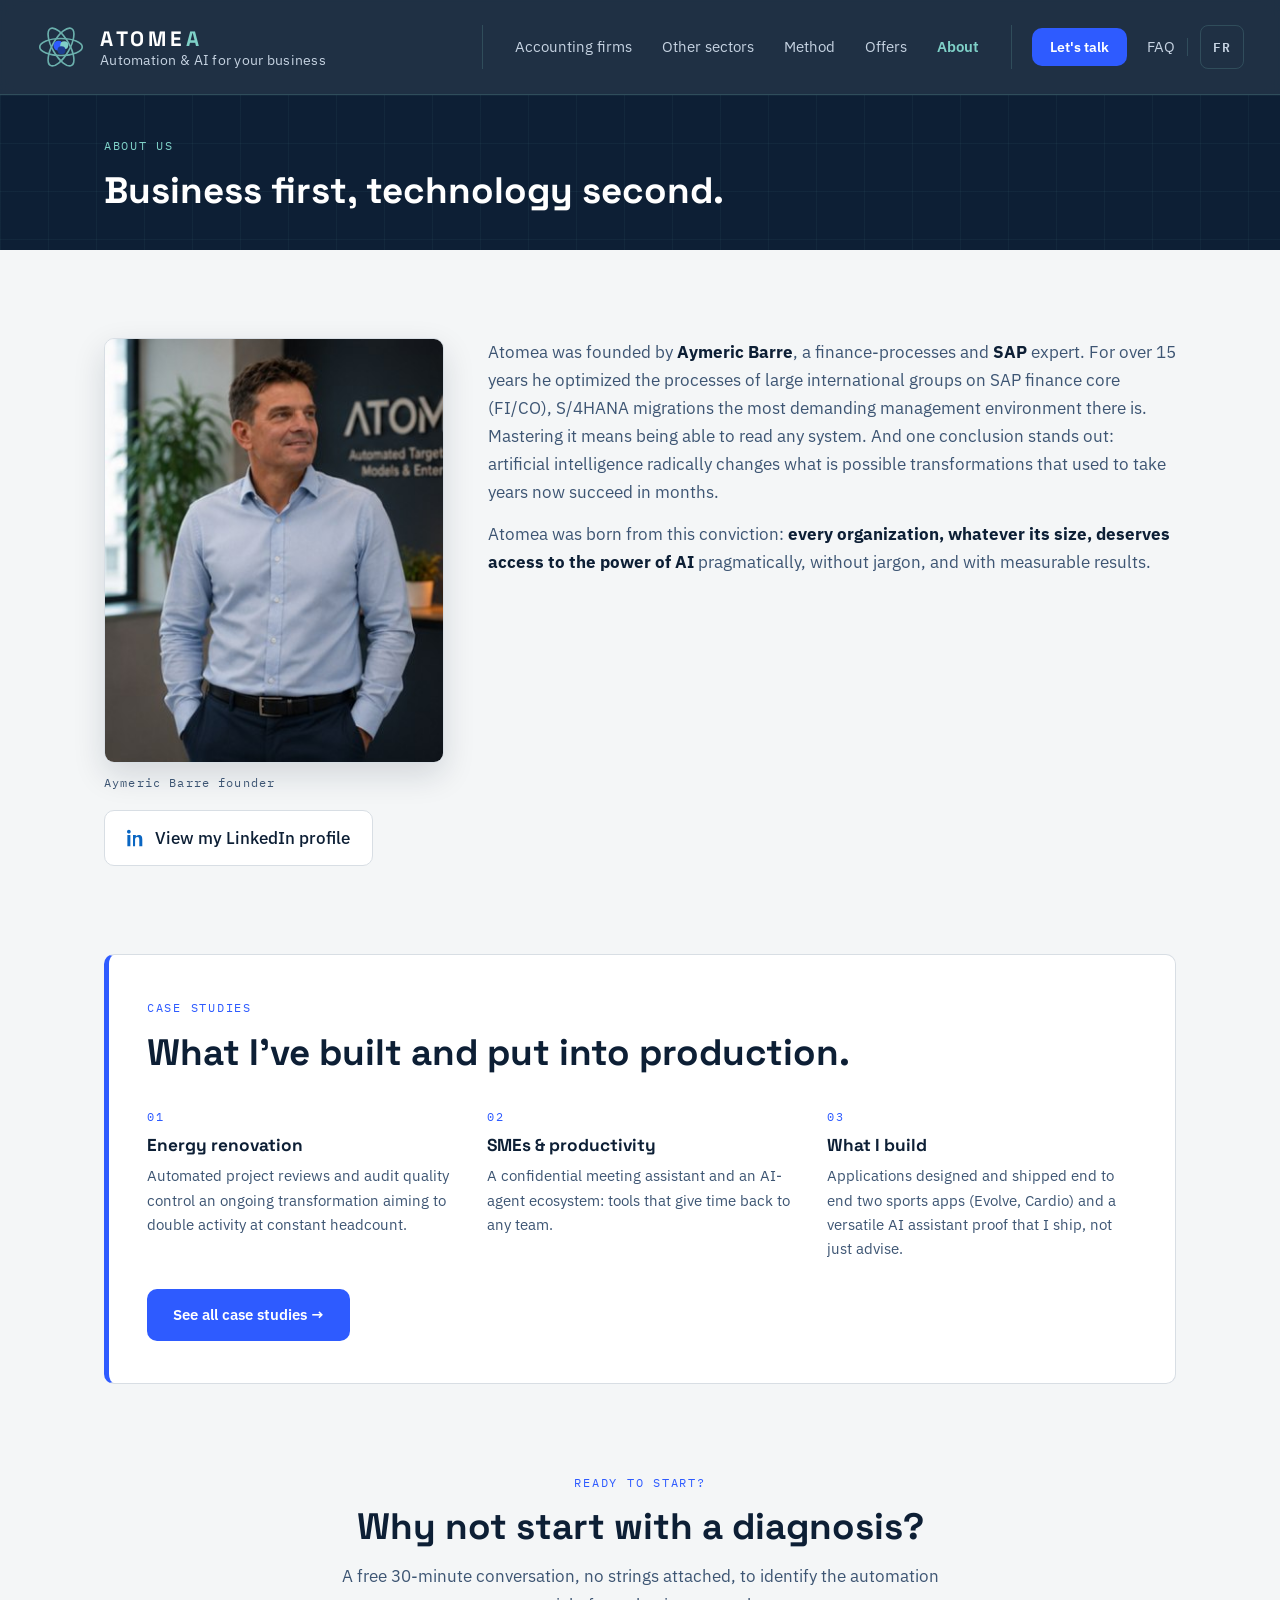
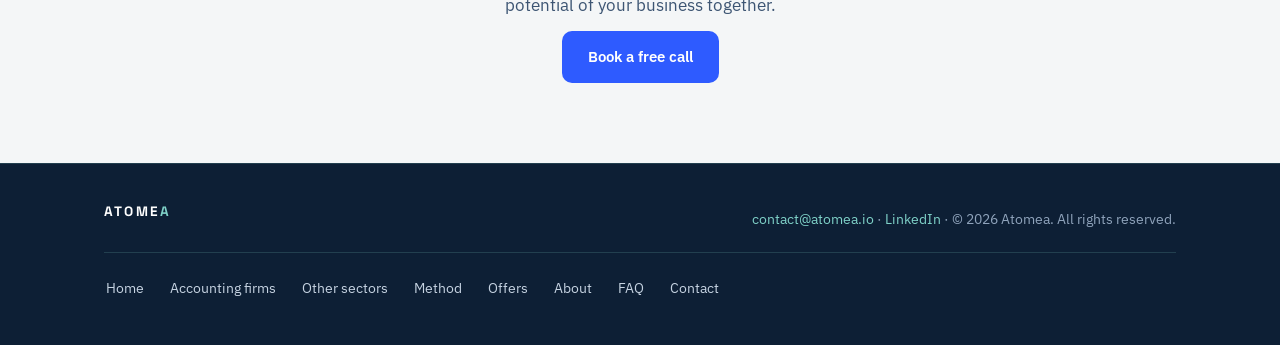
==== apropos.html @ ba9431d4 "Remplace les tirets cadratins par des espaces sur tout le site Co-Authored-By: Claude Fable 5 <norep" ====
<!DOCTYPE html>
<html lang="fr">
<head>
<meta charset="UTF-8">
<meta name="viewport" content="width=device-width, initial-scale=1.0">
<title>À propos Atomea</title>
<meta name="description" content="Atomea, fondée par Aymeric Barre : le métier d'abord, la technologie ensuite. L'IA accessible à chaque organisation, avec pragmatisme.">
<!-- Open Graph mettre à jour og:url et og:image lors du passage au domaine custom -->
<meta property="og:type" content="website">
<meta property="og:title" content="À propos Atomea">
<meta property="og:description" content="Fondé par Aymeric Barre, expert des processus finance et de SAP (FI/CO, S/4HANA) : le métier d'abord, la technologie ensuite.">
<meta property="og:url" content="https://atomea.io/apropos.html">
<meta property="og:image" content="https://atomea.io/og-image.png">
<meta name="twitter:card" content="summary_large_image">
<link rel="icon" type="image/png" href="logo.png?v=1">
<link rel="apple-touch-icon" href="logo.png">
<link rel="preconnect" href="https://fonts.googleapis.com">
<link rel="preconnect" href="https://fonts.gstatic.com" crossorigin>
<link href="https://fonts.googleapis.com/css2?family=Space+Grotesk:wght@400;500;700&family=IBM+Plex+Sans:wght@400;500;600&family=IBM+Plex+Mono:wght@400;500&display=swap" rel="stylesheet">
<link rel="stylesheet" href="styles.css?v=20260713">
</head>
<body>

<header>
  <div class="wrap nav">
    <a class="logo" href="index.html" aria-label="Atomea accueil"><svg class="logo-mark" viewBox="0 0 40 40" fill="none" aria-hidden="true"><g class="orbits" stroke="#7FD1C8" stroke-width="1.3" opacity=".8"><ellipse cx="20" cy="20" rx="17" ry="6.8"/><ellipse cx="20" cy="20" rx="17" ry="6.8" transform="rotate(60 20 20)"/><ellipse cx="20" cy="20" rx="17" ry="6.8" transform="rotate(120 20 20)"/></g><circle cx="18" cy="19" r="4" fill="#2E5BFF"/><circle cx="22.6" cy="18.6" r="3.2" fill="#7FD1C8"/><circle cx="20.4" cy="22.6" r="3.2" fill="#1E3E8F"/></svg><span class="logo-stack"><span class="logo-word">ATOME<span class="logo-accent">A</span></span><span class="logo-tag" data-i18n="logo_tag">Automatisation & IA pour votre entreprise</span></span></a>
    <div class="nav-right">
      <nav class="nav-links" aria-label="Navigation">
        <a href="experts-comptables.html"><span data-i18n="nav_ec">Experts-comptables</span></a>
        <a href="realisations.html"><span data-i18n="nav_cases">Autres secteurs</span></a>
        <a href="methode.html"><span data-i18n="nav_method">Méthode</span></a>
        <a href="services.html"><span data-i18n="nav_services">Offres</span></a>
        <a class="active" href="apropos.html"><span data-i18n="nav_about">À propos</span></a>
      </nav>
      <a class="cta-btn small" href="https://calendar.app.google/srL1wipzhu1zUiye7" target="_blank" rel="noopener" data-i18n="nav_cta">Échangeons</a>
      <button class="menu-btn" id="menu-btn" aria-label="Menu" aria-expanded="false"><span></span><span></span><span></span></button>
      <div class="lang-group"><a href="faq.html" class="faq-link">FAQ</a><span class="nav-sep" aria-hidden="true"></span><button class="lang-flag" id="lang-flag" aria-label="Switch to English">EN</button></div>
    </div>
  </div>
</header>

<nav class="mobile-nav" id="mobile-nav" aria-label="Navigation mobile">
  <a href="index.html" data-i18n="foot_home">Accueil</a>
  <a href="experts-comptables.html" data-i18n="nav_ec">Experts-comptables</a>
  <a href="realisations.html" data-i18n="nav_cases">Autres secteurs</a>
  <a href="methode.html" data-i18n="nav_method">Méthode</a>
  <a href="services.html" data-i18n="nav_services">Offres</a>
  <a class="active" href="apropos.html" data-i18n="nav_about">À propos</a>
  <a href="faq.html">FAQ</a>
  <a class="cta-btn" href="https://calendar.app.google/srL1wipzhu1zUiye7" target="_blank" rel="noopener" data-i18n="nav_cta">Échangeons</a>
</nav>

<main>

<!-- À PROPOS -->
<div class="blueprint page-hero">
  <div class="wrap">
    <span class="mono eyebrow" data-i18n="ab_eyebrow">Qui sommes-nous</span>
    <h1 data-i18n="ab_title">Le métier d'abord, la technologie ensuite.</h1>
  </div>
</div>

<section id="apropos">
  <div class="wrap">
    <div class="about-grid">
      <div>
        <img class="portrait" src="aymeric-barre.jpg" alt="Aymeric Barre, fondateur d'Atomea">
        <div class="portrait-caption" data-i18n="ab_caption">Aymeric Barre fondateur</div>
        <div class="contact-links left">
          <a href="https://www.linkedin.com/in/aymeric-barre-b928955/" target="_blank" rel="noopener"><svg viewBox="0 0 24 24" fill="#0A66C2" aria-hidden="true"><path d="M4.98 3.5C4.98 4.88 3.87 6 2.5 6S0 4.88 0 3.5 1.12 1 2.5 1s2.48 1.12 2.48 2.5zM.5 8h4V23h-4V8zm7.5 0h3.8v2.05h.05c.53-1 1.83-2.05 3.77-2.05 4.03 0 4.78 2.65 4.78 6.1V23h-4v-7.9c0-1.88-.03-4.3-2.62-4.3-2.62 0-3.02 2.05-3.02 4.16V23H8V8z"/></svg><span data-i18n="ab_li">Voir le profil LinkedIn</span></a>
        </div>
      </div>
      <div class="about">
        <p data-i18n="ab_p1">Atomea a été fondée par <strong>Aymeric Barre</strong>, expert des processus finance et <strong>SAP</strong>. Pendant plus de 15 ans, il a optimisé les processus de grands groupes internationaux sur SAP cœur finance (FI/CO), migrations S/4HANA l'environnement de gestion le plus exigeant du marché. Le maîtriser, c'est savoir lire tous les systèmes. Et un constat s'impose : l'intelligence artificielle change radicalement ce qui est possible des transformations qui prenaient des années aboutissent désormais en quelques mois.</p>
        <p data-i18n="ab_p2">Atomea est née de cette conviction : <strong>chaque organisation, quelle que soit sa taille, mérite d'accéder à la puissance de l'IA</strong> avec pragmatisme, sans jargon, et avec des résultats mesurables.</p>
      </div>
    </div>
  </div>
</section>

<!-- RÉALISATIONS EN BREF -->
<section id="reals" style="padding-top:0">
  <div class="wrap">
    <div class="niche-card">
      <span class="mono eyebrow" data-i18n="rb_eyebrow">Réalisations</span>
      <h2 data-i18n="rb_title">Ce que j'ai construit et mis en production.</h2>
      <div class="niche-grid">
        <div class="niche-item"><span class="mono">01</span><h3 data-i18n="rb1_t">Rénovation énergétique</h3><p data-i18n="rb1_p">Revue de projets et contrôle qualité des audits automatisés une transformation en cours visant à doubler l'activité à effectif constant.</p></div>
        <div class="niche-item"><span class="mono">02</span><h3 data-i18n="rb2_t">PME &amp; productivité</h3><p data-i18n="rb2_p">Assistant de réunion confidentiel et écosystème d'agents IA : des outils qui rendent du temps à toute équipe.</p></div>
        <div class="niche-item"><span class="mono">03</span><h3 data-i18n="rb3_t">Ce que je construis</h3><p data-i18n="rb3_p">Des applications conçues et livrées de bout en bout deux apps de sport (Evolve, Cardio) et un assistant IA polyvalent la preuve que je livre, pas seulement que je conseille.</p></div>
      </div>
      <p style="margin-top:28px"><a class="cta-btn" href="realisations.html" data-i18n="rb_cta">Voir toutes les réalisations →</a></p>
    </div>
  </div>
</section>

<!-- CTA FINAL -->
<section class="final" style="padding-top:0">
  <div class="wrap">
    <span class="mono eyebrow" data-i18n="cta_eyebrow">Prêt à commencer ?</span>
    <h2 data-i18n="cta_title">Et si on commençait par un diagnostic ?</h2>
    <p class="lead" data-i18n="cta_lead">30 minutes d'échange, sans engagement, pour identifier ensemble le potentiel d'automatisation de votre activité.</p>
    <div class="hero-ctas">
      <a class="cta-btn" href="https://calendar.app.google/srL1wipzhu1zUiye7" target="_blank" rel="noopener" data-i18n="cta_btn">Réserver un échange gratuit</a>
    </div>
  </div>
</section>

</main>

<footer>
  <div class="wrap">
    <div class="foot-row">
      <div><strong style="color:#fff;font-family:'Space Grotesk',sans-serif;letter-spacing:.16em">ATOME<span style="color:#7FD1C8">A</span></strong></div>
      <div><a href="mailto:contact@atomea.io">contact@atomea.io</a> · <a href="https://www.linkedin.com/in/aymeric-barre-b928955/" target="_blank" rel="noopener">LinkedIn</a> · <span data-i18n="foot_legal">© 2026 Atomea. Tous droits réservés.</span></div>
    </div>
    <nav class="foot-nav" aria-label="Navigation pied de page">
      <a href="index.html" data-i18n="foot_home">Accueil</a>
      <a href="experts-comptables.html" data-i18n="nav_ec">Experts-comptables</a>
      <a href="realisations.html" data-i18n="nav_cases">Autres secteurs</a>
      <a href="methode.html" data-i18n="nav_method">Méthode</a>
      <a href="services.html" data-i18n="nav_services">Offres</a>
      <a href="apropos.html" data-i18n="nav_about">À propos</a>
      <a href="faq.html">FAQ</a>
      <a href="contact.html" data-i18n="foot_contact">Contact</a>
    </nav>
  </div>
</footer>

<script src="app.js?v=20260713"></script>
</body>
</html>
---- styles.css ----
:root{
  --ink:#0D1F35;
  --paper:#F4F6F7;
  --cobalt:#2E5BFF;
  --cyan:#7FD1C8;
  --amber:#E8A33D;
  --amber-deep:#8A5206;
  --ink-soft:#3D5573;
  --line:#D8DEE4;
  --line-dark:rgba(127,209,200,.18);
  --radius:10px;
}
*{margin:0;padding:0;box-sizing:border-box}
html{scroll-behavior:smooth}section[id],div[id]{scroll-margin-top:118px}
body{font-family:'IBM Plex Sans',sans-serif;font-size:17px;line-height:1.65;color:var(--ink);background:var(--paper);display:flex;flex-direction:column;min-height:100vh}
main{flex:1;display:flex;flex-direction:column}
main>:last-child{flex:1}
main>section:last-child{display:flex;flex-direction:column;justify-content:center}
h1,h2,h3{font-family:'Space Grotesk',sans-serif;line-height:1.15}
a{color:var(--cobalt)}
:focus-visible{outline:3px solid var(--cobalt);outline-offset:3px;border-radius:2px}
.mono{font-family:'IBM Plex Mono',monospace;font-size:.78rem;letter-spacing:.14em;text-transform:uppercase}
.wrap{max-width:1120px;margin:0 auto;padding:0 24px}

/* ── header ── */
header .wrap{max-width:none;padding:0 36px}
header{position:sticky;top:0;z-index:50;background:rgba(13,31,53,.92);backdrop-filter:blur(8px);border-bottom:1px solid var(--line-dark)}
.nav{display:flex;align-items:center;justify-content:space-between;height:94px;gap:24px}
.logo-stack{display:flex;flex-direction:column;line-height:1.25}
.logo-tag{font-family:'IBM Plex Sans',sans-serif;font-size:.85rem;font-weight:400;letter-spacing:.02em;color:#C6D3E2}
.logo{display:flex;align-items:center;gap:14px;font-family:'Space Grotesk',sans-serif;font-weight:700;font-size:1.3rem;color:#fff;text-decoration:none;letter-spacing:.18em}
.logo-mark{width:50px;height:50px;flex:none;transform-origin:50% 50%;animation:flip3d 9s linear infinite}
.logo:hover .logo-mark{animation-duration:4s}
@keyframes flip3d{from{transform:perspective(260px) rotateX(0deg)}to{transform:perspective(260px) rotateX(360deg)}}
@media(prefers-reduced-motion:reduce){.logo-mark{animation:none}}
.logo-accent{color:var(--cyan)}
.nav-right{display:flex;align-items:center;gap:20px}
.nav-links{display:flex;gap:30px;padding:0 32px;border-left:1px solid var(--line-dark);border-right:1px solid var(--line-dark);align-self:stretch;align-items:center}
.nav-links a{color:#C6D3E2;text-decoration:none;font-size:.92rem;white-space:nowrap}
.nav-links a:hover{color:#7FD1C8}
.nav-links a.active{color:var(--cyan);font-weight:600}
.help-btn{display:flex;align-items:center;justify-content:center;width:44px;min-height:44px;border:1px solid var(--line-dark);border-radius:8px;color:#C6D3E2;text-decoration:none;font-family:'Space Grotesk',sans-serif;font-weight:700;font-size:1.15rem;flex:none}
.help-btn:hover{border-color:var(--cyan);color:var(--cyan)}
.lang-group{display:flex;align-items:center;gap:12px;flex:none}
.faq-link{color:#C6D3E2;text-decoration:none;font-size:.92rem;white-space:nowrap}
.faq-link:hover{color:#7FD1C8}
.faq-link.active{color:var(--cyan);font-weight:600}
.nav-sep{width:1px;height:18px;background:var(--line-dark);flex:none}
.lang-flag{background:none;border:1px solid var(--line-dark);border-radius:8px;padding:9px 12px;min-height:44px;min-width:44px;cursor:pointer;display:flex;align-items:center;justify-content:center;flex:none;font-family:'IBM Plex Mono',monospace;font-size:.8rem;font-weight:600;letter-spacing:.04em;color:#C6D3E2}
.lang-flag:hover{border-color:var(--cyan);color:var(--cyan)}
.cta-btn{display:inline-block;background:var(--cobalt);color:#fff;text-decoration:none;font-weight:600;font-size:.95rem;padding:13px 26px;border-radius:var(--radius);transition:transform .15s ease,box-shadow .15s ease}
.cta-btn:hover{transform:translateY(-2px);box-shadow:0 8px 24px rgba(46,91,255,.35)}
.cta-btn.small{padding:8px 18px;font-size:.85rem}
.cta-ghost{display:inline-block;color:#fff;text-decoration:none;font-weight:500;font-size:.95rem;padding:13px 26px;border:1px solid var(--line-dark);border-radius:var(--radius)}
.cta-ghost:hover{border-color:var(--cyan);color:var(--cyan)}

/* ── menu mobile ── */
.menu-btn{display:none;background:none;border:1px solid var(--line-dark);border-radius:8px;width:44px;height:44px;cursor:pointer;color:#C6D3E2;flex-direction:column;align-items:center;justify-content:center;gap:5px;padding:0;flex:none}
.menu-btn span{display:block;width:20px;height:2px;background:currentColor;transition:transform .2s ease,opacity .2s ease}
body.nav-open .menu-btn span:nth-child(1){transform:translateY(7px) rotate(45deg)}
body.nav-open .menu-btn span:nth-child(2){opacity:0}
body.nav-open .menu-btn span:nth-child(3){transform:translateY(-7px) rotate(-45deg)}
.mobile-nav{display:none;position:fixed;top:94px;left:0;right:0;bottom:0;z-index:49;background:var(--ink);overflow:auto;padding:10px 24px 22px;flex-direction:column}
body.nav-open{overflow:hidden}
.mobile-nav a{color:#E8EEF5;text-decoration:none;font-size:1rem;padding:14px 4px;border-bottom:1px solid var(--line-dark)}
.mobile-nav a.active{color:var(--cyan)}
.mobile-nav a.cta-btn{margin-top:18px;text-align:center;border-bottom:none;color:#fff}
body.nav-open .mobile-nav{display:flex}

/* ── blueprint panels ── */
.blueprint{position:relative;background:var(--ink);color:#E8EEF5;overflow:hidden}
.blueprint::before{content:"";position:absolute;inset:0;background-image:linear-gradient(rgba(127,209,200,.05) 1px,transparent 1px),linear-gradient(90deg,rgba(127,209,200,.05) 1px,transparent 1px);background-size:48px 48px;pointer-events:none}
.blueprint .wrap{position:relative;z-index:2}

/* ── hero ── */
.hero{padding:84px 0 64px}
.hero .wrap{max-width:1360px}
.hero-grid{display:grid;grid-template-columns:1.1fr .9fr;gap:48px;align-items:center}
.hero-proof{grid-column:1/-1;display:grid;grid-template-columns:repeat(3,1fr);gap:28px;margin-top:56px;padding-top:30px;border-top:1px solid var(--line-dark)}
.hero-domains{grid-column:1/-1}
.hero-domains .mono{margin-bottom:0}
.proof{display:flex;align-items:baseline;gap:12px;font-size:.95rem;color:#B9C8D9}
.proof .mono{color:var(--amber);font-size:1.1rem;flex:none}
.hero .mono{color:var(--cyan);display:block;margin-bottom:18px}
.hero h1{font-size:clamp(2rem,4.2vw,3.6rem);font-weight:600;color:#fff;margin-bottom:24px}
.hero h1 em{font-style:normal;color:var(--cyan)}
.hero p{font-size:1.12rem;color:#B9C8D9;max-width:34em;margin-bottom:34px}
.hero-ctas{display:flex;gap:14px;flex-wrap:wrap}
#particles{width:100%;height:500px;display:block}
.hero-canvas-label{font-family:'IBM Plex Mono',monospace;font-size:.7rem;letter-spacing:.12em;color:rgba(127,209,200,.55);text-align:center;margin-top:24px}

/* ── sections ── */
section{padding:88px 0}
.eyebrow{color:var(--cobalt);display:block;margin-bottom:14px}
.blueprint .eyebrow{color:var(--cyan)}
h2{font-size:clamp(1.6rem,3vw,2.3rem);margin-bottom:16px;max-width:22em}
.lead{font-size:1.08rem;color:var(--ink-soft);max-width:38em;margin-bottom:48px}
.blueprint .lead{color:#B9C8D9}

/* ── bandeau d'intro de page ── */
.page-hero{padding:40px 0 28px}
.page-hero h1,.page-hero h2{color:#fff}
.page-hero h1{font-size:clamp(1.6rem,3vw,2.3rem);line-height:1.15;margin-bottom:10px;max-width:22em}
.page-hero .lead{margin-bottom:0}

/* ── variantes sur fond clair ── */
.steps.on-light .step{background:#fff;border:1px solid var(--line);border-top:3px solid var(--cobalt)}
.steps.on-light .num{color:var(--cobalt)}
.steps.on-light .step h3{color:var(--ink)}
.steps.on-light .step .dur{color:var(--amber-deep)}
.steps.on-light .step p{color:var(--ink-soft)}
.steps.on-light .step .deliv{color:var(--amber-deep)}
.faq.on-light details{background:#fff;border:1px solid var(--line);border-radius:var(--radius);padding:2px 22px;margin-bottom:12px}
.faq.on-light summary{color:var(--ink);padding:16px 36px 16px 0}
.faq.on-light summary::after{color:var(--cobalt);right:0}
.faq.on-light details p{color:var(--ink-soft)}
.faq-layout{display:grid;grid-template-columns:1.6fr 1fr;gap:44px;align-items:start}
.faq-cta{background:var(--ink);border-radius:var(--radius);padding:32px 30px;color:#E8EEF5}
.faq-cta h3{font-size:1.2rem;color:#fff;margin-bottom:10px}
.faq-cta p{font-size:.95rem;color:#B9C8D9;margin-bottom:22px}
@media(max-width:900px){.faq-layout{grid-template-columns:1fr}}

/* mission */
.mission{padding:72px 0;background:#fff;border-bottom:1px solid var(--line)}
.mission-text{font-family:'Space Grotesk',sans-serif;font-size:clamp(1.5rem,3.4vw,2.5rem);font-weight:700;line-height:1.3;max-width:21em;margin-top:6px}
.mission-text .from{color:var(--ink-soft);border-bottom:2px dashed var(--line)}
.mission-text .to{color:var(--cobalt);border-bottom:2px solid var(--cobalt)}
.mission-sub{color:var(--ink-soft);max-width:38em;margin-top:16px;font-size:1.05rem}
.mission-levers{display:flex;gap:12px;margin-top:28px;flex-wrap:wrap}
.lever{font-family:'IBM Plex Mono',monospace;font-size:.75rem;letter-spacing:.12em;text-transform:uppercase;color:var(--ink-soft);border:1px solid var(--line);border-radius:99px;padding:7px 16px}

/* frictions */
.cards-4{display:grid;grid-template-columns:repeat(4,1fr);gap:20px}
.friction{background:#fff;border:1px solid var(--line);border-radius:var(--radius);padding:26px 24px}
.friction .mono{color:var(--amber-deep);font-weight:500;display:block;margin-bottom:12px}
.friction p{font-size:.95rem;color:var(--ink-soft)}
.friction strong{display:block;font-family:'Space Grotesk',sans-serif;font-size:1.05rem;color:var(--ink);margin-bottom:8px}

/* résultats (preuve sociale accueil) */
.results-grid{display:grid;grid-template-columns:repeat(3,1fr);gap:20px}
.result-card{background:#fff;border:1px solid var(--line);border-top:4px solid var(--cyan);border-radius:var(--radius);padding:28px 26px}
.result-card .big{font-family:'Space Grotesk',sans-serif;font-weight:700;font-size:2.1rem;color:var(--cobalt);display:block;margin-bottom:10px}
.result-card p{font-size:.95rem;color:var(--ink-soft)}
.results-link{display:inline-block;margin-top:28px;font-weight:600;text-decoration:none}
.results-link:hover{text-decoration:underline}
.results-grid.cols-2{grid-template-columns:repeat(2,1fr);max-width:760px}
@media(max-width:900px){.results-grid{grid-template-columns:1fr}.results-grid.cols-2{grid-template-columns:1fr}}

/* terrains (accueil) */
.terrains-grid{display:grid;grid-template-columns:repeat(3,1fr);gap:20px}
.terrain{display:flex;flex-direction:column;gap:10px;background:rgba(127,209,200,.05);border:1px solid var(--line-dark);border-top:4px solid var(--cyan);border-radius:var(--radius);padding:28px 26px;text-decoration:none;transition:transform .15s ease,border-color .15s ease}
.terrain:hover{transform:translateY(-3px);border-color:var(--cyan)}
.terrain .mono{color:var(--amber);font-size:.72rem}
.terrain h3{color:#fff;font-size:1.15rem}
.terrain p{font-size:.92rem;color:#B9C8D9}
.terrain .go{margin-top:auto;padding-top:12px;font-weight:600;color:var(--cyan);font-size:.9rem}
@media(max-width:900px){.terrains-grid{grid-template-columns:1fr}}

/* piliers */
#services{padding-top:32px;padding-bottom:24px}
.pillars{display:grid;grid-template-columns:repeat(3,1fr);gap:22px}
.pillar{background:#fff;border:1px solid var(--line);border-top:4px solid var(--cobalt);border-radius:var(--radius);padding:24px 24px;transition:transform .18s ease,box-shadow .18s ease}
.pillar:hover{transform:translateY(-5px);box-shadow:0 16px 34px rgba(13,31,53,.12)}
.pillar-icon{width:48px;height:48px;border-radius:13px;background:var(--cobalt);box-shadow:0 10px 22px rgba(46,91,255,.3);display:flex;align-items:center;justify-content:center;margin-bottom:14px}
.pillar-icon svg{width:24px;height:24px;stroke:#fff;fill:none;stroke-width:1.7;stroke-linecap:round;stroke-linejoin:round}
.pillar .mono{color:var(--cobalt);display:block;margin-bottom:10px}
/* apparition des piliers au chargement (CSS pur, sans flash, fin toujours visible) */
@media(prefers-reduced-motion:no-preference){
  .pillars .pillar{opacity:0;animation:riseIn .75s cubic-bezier(.16,1,.3,1) both}
  .pillars .pillar:nth-child(1){animation-delay:.05s}
  .pillars .pillar:nth-child(2){animation-delay:.2s}
  .pillars .pillar:nth-child(3){animation-delay:.35s}
  .pillar-icon{animation:iconPop .5s cubic-bezier(.34,1.56,.64,1) both}
  .pillars .pillar:nth-child(1) .pillar-icon{animation-delay:.35s}
  .pillars .pillar:nth-child(2) .pillar-icon{animation-delay:.5s}
  .pillars .pillar:nth-child(3) .pillar-icon{animation-delay:.65s}
}
@keyframes riseIn{from{opacity:0;transform:translateY(36px) scale(.94)}to{opacity:1;transform:none}}
@keyframes iconPop{from{transform:scale(.4);opacity:.4}to{transform:scale(1);opacity:1}}
.pillar h3{font-size:1.2rem;margin-bottom:4px}
.pillar .promise{font-weight:600;color:var(--cobalt);font-size:.95rem;margin-bottom:10px}
.pillar p{font-size:.95rem;color:var(--ink-soft);margin-bottom:16px}
.pillar ul{list-style:none}
.pillar li{font-size:.95rem;color:var(--ink);font-weight:500;padding:8px 0 8px 28px;position:relative;border-top:1px dashed var(--line)}
.pillar li::before{content:"✓";position:absolute;left:0;top:7px;color:var(--cobalt);font-weight:700}

/* spécialité */
.niche-card{background:#fff;border:1px solid var(--line);border-left:5px solid var(--cobalt);border-radius:var(--radius);padding:42px 38px}
.niche-card h2{margin-bottom:12px}
.niche-grid{display:grid;grid-template-columns:repeat(3,1fr);gap:30px;margin-top:32px}
.niche-item .mono{color:var(--cobalt);display:block;margin-bottom:10px}
.niche-item h3{font-size:1.08rem;margin-bottom:8px}
.niche-item p{font-size:.92rem;color:var(--ink-soft)}
.niche-open{margin-top:32px;padding-top:24px;border-top:1px dashed var(--line);font-style:italic;color:var(--ink-soft);font-size:.95rem}
@media(max-width:900px){.niche-grid{grid-template-columns:1fr}.niche-card{padding:30px 24px}}

/* méthode étapes en cartes */
.steps{display:grid;grid-template-columns:repeat(4,1fr);gap:18px;position:relative}
.step{padding:24px 22px;border-radius:var(--radius);border:1px solid var(--line-dark);border-top:3px solid var(--cyan);background:rgba(127,209,200,.05)}
.step .num{font-family:'IBM Plex Mono',monospace;color:var(--cyan);font-size:.8rem;letter-spacing:.14em;display:block;margin-bottom:14px}
.step h3{color:#fff;font-size:1.15rem;margin-bottom:8px}
.step .dur{font-family:'IBM Plex Mono',monospace;font-size:.72rem;color:var(--amber);letter-spacing:.1em;display:block;margin-bottom:10px}
.step p{font-size:.92rem;color:#B9C8D9}

/* intro séquentielle des étapes (1→2→3→4 en solo, puis toutes ensemble) */
@media(prefers-reduced-motion:no-preference){
  .steps.seq .step{opacity:0}
  .steps.seq .step:nth-child(1){animation:stepseq1 5s ease forwards}
  .steps.seq .step:nth-child(2){animation:stepseq2 5s ease forwards}
  .steps.seq .step:nth-child(3){animation:stepseq3 5s ease forwards}
  .steps.seq .step:nth-child(4){animation:stepseq4 5s ease forwards}
}
@keyframes stepseq1{0%{opacity:0;transform:translateY(10px)}3%{opacity:1;transform:translateY(0)}16%{opacity:1;transform:translateY(0)}21%,64%{opacity:0;transform:translateY(10px)}69%,100%{opacity:1;transform:translateY(0)}}
@keyframes stepseq2{0%,16%{opacity:0;transform:translateY(10px)}19%{opacity:1;transform:translateY(0)}32%{opacity:1;transform:translateY(0)}37%,64%{opacity:0;transform:translateY(10px)}69%,100%{opacity:1;transform:translateY(0)}}
@keyframes stepseq3{0%,32%{opacity:0;transform:translateY(10px)}35%{opacity:1;transform:translateY(0)}48%{opacity:1;transform:translateY(0)}53%,64%{opacity:0;transform:translateY(10px)}69%,100%{opacity:1;transform:translateY(0)}}
@keyframes stepseq4{0%,48%{opacity:0;transform:translateY(10px)}51%{opacity:1;transform:translateY(0)}100%{opacity:1;transform:translateY(0)}}

.steps.cols-3{grid-template-columns:repeat(3,1fr)}
@media(max-width:900px){.steps.cols-3{grid-template-columns:1fr}}
.step .deliv{font-family:'IBM Plex Mono',monospace;font-size:.72rem;color:var(--amber);letter-spacing:.08em;display:block;margin-top:10px}
.steps.on-light .step .deliv{color:var(--amber-deep)}

/* réalisations */
.cases{display:grid;grid-template-columns:repeat(2,1fr);gap:22px}
.case{background:#fff;border:1px solid var(--line);border-radius:var(--radius);padding:30px 28px;display:flex;flex-direction:column;gap:10px}
.case .mono{color:var(--ink-soft)}
.case h3{font-size:1.15rem}
.case p{font-size:.95rem;color:var(--ink-soft)}
.case .result{margin-top:auto;padding-top:14px;border-top:1px solid var(--line);font-family:'Space Grotesk',sans-serif;font-weight:700;color:var(--cobalt)}
.case .big-gain{margin-top:auto;padding-top:14px;border-top:1px solid var(--line);font-family:'Space Grotesk',sans-serif;font-weight:700;font-size:1.55rem;color:var(--cobalt);line-height:1.15}
.case .big-gain small{display:block;font-family:'IBM Plex Sans',sans-serif;font-weight:400;font-size:.9rem;color:var(--ink-soft);margin-top:6px}

/* à propos */
.about-grid{display:grid;grid-template-columns:auto 1fr;gap:44px;align-items:start}
.portrait{width:340px;max-width:100%;aspect-ratio:4/5;object-fit:cover;border-radius:var(--radius);border:1px solid var(--line);box-shadow:0 12px 32px rgba(13,31,53,.14);display:block}
.portrait-caption{font-family:'IBM Plex Mono',monospace;font-size:.72rem;letter-spacing:.1em;color:var(--ink-soft);margin-top:10px}
.about p{color:var(--ink-soft);max-width:44em;margin-bottom:14px}
.about strong{color:var(--ink)}

/* FAQ */
.faq{max-width:760px}
.faq details{border-bottom:1px solid var(--line-dark);padding:4px 0}
.faq summary{cursor:pointer;font-family:'Space Grotesk',sans-serif;font-size:.95rem;color:#fff;padding:14px 0;list-style:none;position:relative;padding-right:36px}
.faq summary::after{content:"+";position:absolute;right:4px;color:var(--cyan);font-size:1.4rem;line-height:1}
.faq details[open] summary::after{content:"–"}
.faq details p{color:#B9C8D9;font-size:.95rem;padding:0 0 18px;max-width:40em}

/* CTA final */
#contraintes{padding-bottom:24px}
#contraintes .niche-card{padding-bottom:20px}
.final{padding:16px 0 80px;text-align:center}
.final h2{margin:0 auto 14px}
.final .lead{margin:0 auto 12px}
.contact-links{display:flex;gap:14px;justify-content:center;margin-top:30px;flex-wrap:wrap}
.contact-links a{display:flex;align-items:center;gap:10px;border:1px solid var(--line);border-radius:var(--radius);padding:13px 22px;text-decoration:none;color:var(--ink);background:#fff;font-weight:500}
.contact-links a:hover{border-color:var(--cobalt);color:var(--cobalt)}
.contact-links svg{width:18px;height:18px;flex:none}
.contact-links.left{justify-content:flex-start;margin-top:18px}
.final .bridge{margin-top:34px;font-style:italic;color:var(--ink-soft);font-size:.95rem;max-width:44em;margin-left:auto;margin-right:auto}
.blueprint .final .bridge,.final.on-dark .bridge{color:#B9C8D9}
.final .hero-ctas{justify-content:center}

/* fiche contact */
.contact-card{background:#fff;border:1px solid var(--line);border-radius:var(--radius);box-shadow:0 14px 36px rgba(13,31,53,.10);max-width:620px;margin:0 auto;padding:40px 38px;text-align:center}
.cc-id{display:flex;align-items:center;gap:18px;justify-content:center;text-align:left;margin-bottom:22px}
.cc-avatar{width:74px;height:74px;border-radius:50%;object-fit:cover;object-position:50% 20%;border:1px solid var(--line);flex:none}
.cc-name{font-size:1.4rem;margin:0}
.cc-role{font-size:.92rem;color:var(--ink-soft);margin-top:3px;max-width:26em}
.contact-card .lead{margin:0 auto 22px}
.contact-card .hero-ctas{justify-content:center;margin-bottom:24px}
.contact-card .contact-links{justify-content:center;margin-top:0}
@media(max-width:560px){.cc-id{flex-direction:column;text-align:center}.cc-role{text-align:center}}

/* en-tête secteur avec illustration */
.sector-head{display:grid;grid-template-columns:1.05fr .95fr;gap:36px;align-items:center;margin-bottom:30px}
.sector-head .lead{margin-bottom:0}
.sector-illus{width:100%;border-radius:var(--radius);display:block;box-shadow:0 14px 34px rgba(13,31,53,.12)}
@media(max-width:760px){.sector-head{grid-template-columns:1fr;gap:22px}.sector-illus{max-width:440px;margin:0 auto}}

/* bloc plateforme d'agents IA */
.agents-card{display:grid;grid-template-columns:1.05fr .95fr;background:var(--ink);border-radius:var(--radius);overflow:hidden;border:1px solid var(--line-dark);box-shadow:0 16px 40px rgba(13,31,53,.16)}
.agents-card .agents-text{padding:40px 38px}
.agents-card .eyebrow{color:var(--cyan)}
.agents-card h3{color:#fff;font-size:1.5rem;margin:6px 0 12px;line-height:1.2}
.agents-card>.agents-text>p{color:#B9C8D9;font-size:.98rem;margin-bottom:24px;max-width:34em}
.agents-stats{display:flex;gap:30px;flex-wrap:wrap;margin-bottom:26px}
.agents-stats>div{min-width:70px}
.agents-stats .n{font-family:'Space Grotesk',sans-serif;font-weight:700;font-size:1.75rem;color:var(--cyan);display:block;line-height:1}
.agents-stats small{color:#8FA3BB;font-size:.78rem;display:block;margin-top:5px}
.agents-img{width:100%;height:100%;object-fit:cover;object-position:center;min-height:340px}
@media(max-width:760px){.agents-card{grid-template-columns:1fr}.agents-img{min-height:220px;order:-1}.agents-card .agents-text{padding:30px 26px}}

/* capture d'app en tête de carte */
.case-shot{display:block;width:calc(100% + 56px);margin:-30px -28px 20px;border-radius:var(--radius) var(--radius) 0 0;aspect-ratio:16/10;object-fit:cover;object-position:top;border-bottom:1px solid var(--line)}

/* blocs-outils (réalisations énergie) */
.tool{background:#fff;border:1px solid var(--line);border-left:5px solid var(--cobalt);border-radius:var(--radius);padding:30px 30px;margin-bottom:20px}
.tool .tag{color:var(--cobalt);display:block;margin-bottom:8px}
.tool h3{font-size:1.3rem;margin-bottom:8px}
.tool>p{color:var(--ink-soft);max-width:60em;margin-bottom:20px}
.tool-stats{display:flex;gap:38px;flex-wrap:wrap;align-items:flex-start;border-top:1px dashed var(--line);padding-top:20px}
.tool-stat .n{font-family:'Space Grotesk',sans-serif;font-weight:700;font-size:2rem;color:var(--cobalt);display:block;line-height:1}
.tool-stat small{display:block;color:var(--ink-soft);font-size:.86rem;margin-top:6px;max-width:15em}
.pills{display:flex;gap:10px;flex-wrap:wrap;margin-top:18px}
.pill{display:inline-flex;align-items:center;gap:7px;background:rgba(46,91,255,.06);border:1px solid var(--line);border-radius:99px;padding:7px 15px;font-size:.85rem;color:var(--ink);font-weight:500}
.pill::before{content:"✓";color:var(--cobalt);font-weight:700}
@media(max-width:560px){.tool-stats{gap:26px}}

/* pop-up contact (modale) */
.modal-overlay{position:fixed;inset:0;background:rgba(13,31,53,.6);backdrop-filter:blur(3px);display:none;align-items:center;justify-content:center;z-index:200;padding:20px}
.modal-overlay.open{display:flex}
.modal{background:#fff;border-radius:var(--radius);max-width:460px;width:100%;padding:34px 32px;position:relative;box-shadow:0 24px 64px rgba(13,31,53,.32)}
.modal h2{font-size:1.35rem;margin-bottom:6px}
.modal .sub{color:var(--ink-soft);font-size:.92rem;margin-bottom:20px}
.modal-close{position:absolute;top:12px;right:12px;width:38px;height:38px;border:none;background:none;font-size:1.6rem;line-height:1;color:var(--ink-soft);cursor:pointer;border-radius:8px}
.modal-close:hover{color:var(--ink);background:var(--paper)}
.field{margin-bottom:14px;text-align:left}
.field label{display:block;font-size:.8rem;font-weight:600;color:var(--ink);margin-bottom:5px}
.field input,.field textarea{width:100%;border:1px solid var(--line);border-radius:8px;padding:11px 13px;font-family:inherit;font-size:.95rem;color:var(--ink);background:#fff}
.field input:focus,.field textarea:focus{outline:none;border-color:var(--cobalt);box-shadow:0 0 0 3px rgba(46,91,255,.12)}
.field textarea{min-height:112px;resize:vertical}
.modal form .cta-btn{width:100%;text-align:center;border:none;cursor:pointer;font-size:1rem}
.modal-status{margin-top:12px;font-size:.9rem;text-align:center;min-height:1.2em}
.modal-status.ok{color:#15803d;font-weight:600}
.modal-status.err{color:var(--amber-deep)}
.honey{position:absolute;left:-9999px;width:1px;height:1px;opacity:0}

/* footer */
footer{background:var(--ink);color:#8FA3BB;border-top:1px solid var(--line-dark);padding:36px 0;font-size:.85rem}
footer .wrap{display:flex;flex-direction:column;gap:14px}
footer a{color:var(--cyan);text-decoration:none}
.foot-row{display:flex;justify-content:space-between;gap:20px;flex-wrap:wrap}
.foot-nav{display:flex;gap:22px;flex-wrap:wrap;padding-top:14px;border-top:1px solid var(--line-dark)}
.foot-nav a{color:#C6D3E2;display:inline-block;padding:10px 2px}
.foot-nav a:hover{color:var(--cyan)}
.foot-row a{display:inline-block;padding:8px 0}

/* responsive */
@media(max-width:1180px){
  .nav{gap:16px}
  .nav-right{gap:12px}
  .nav-links{gap:16px;padding:0 14px}
  .logo-tag{display:none}
}
@media(max-width:900px){
  .hero-grid{grid-template-columns:1fr}
  .hero-proof{grid-template-columns:1fr;gap:14px;margin-top:36px}
  #particles{height:260px}
  .cards-4{grid-template-columns:repeat(2,1fr)}
  .pillars{grid-template-columns:1fr}
  .steps{grid-template-columns:repeat(2,1fr);row-gap:34px}
  .cases{grid-template-columns:1fr}
  .nav-links{display:none}
  .menu-btn{display:flex}
}
@media(max-width:560px){
  .logo-tag{display:none}
  .nav-right>.cta-btn{display:none}
  .cards-4{grid-template-columns:1fr}
  .steps{grid-template-columns:1fr}
  .about-grid{grid-template-columns:1fr}
  section{padding:64px 0}
  .hero{padding:64px 0 72px}
}
@media(prefers-reduced-motion:reduce){
  html{scroll-behavior:auto}
  .cta-btn{transition:none}
}
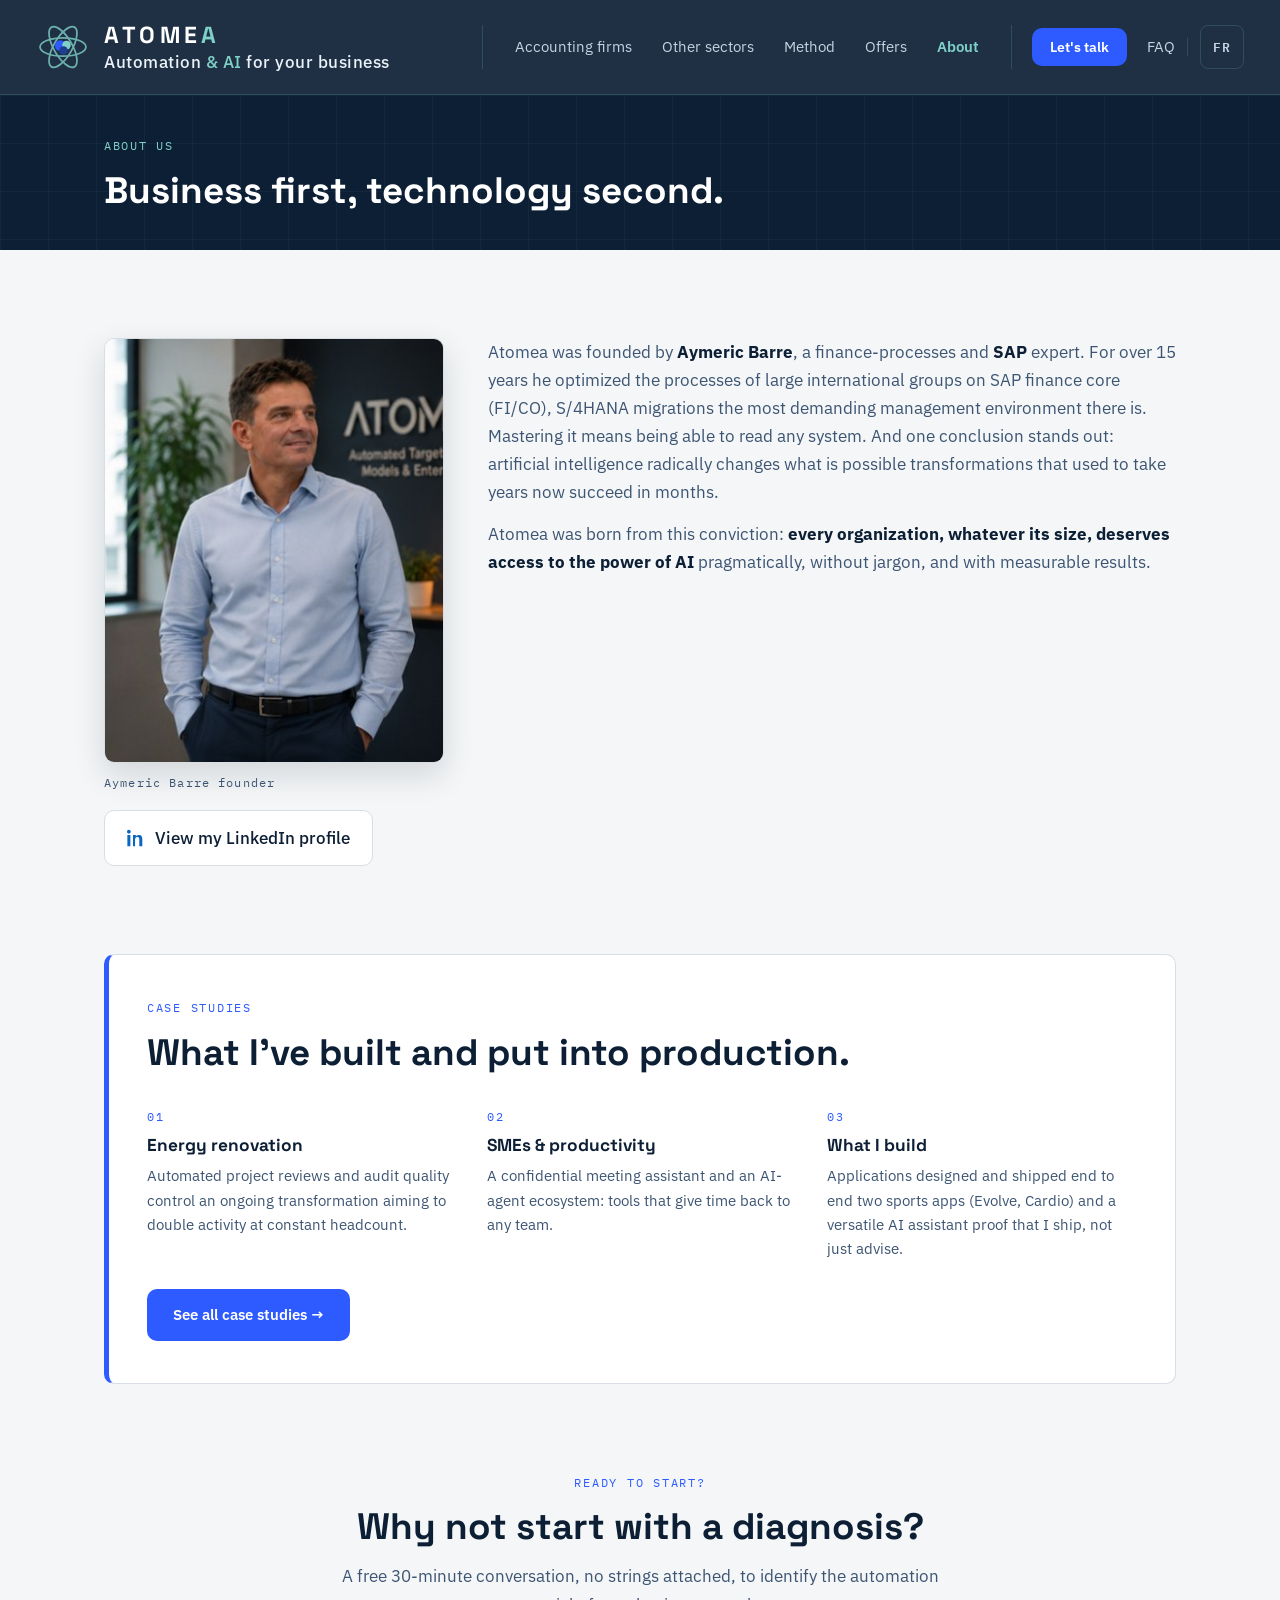
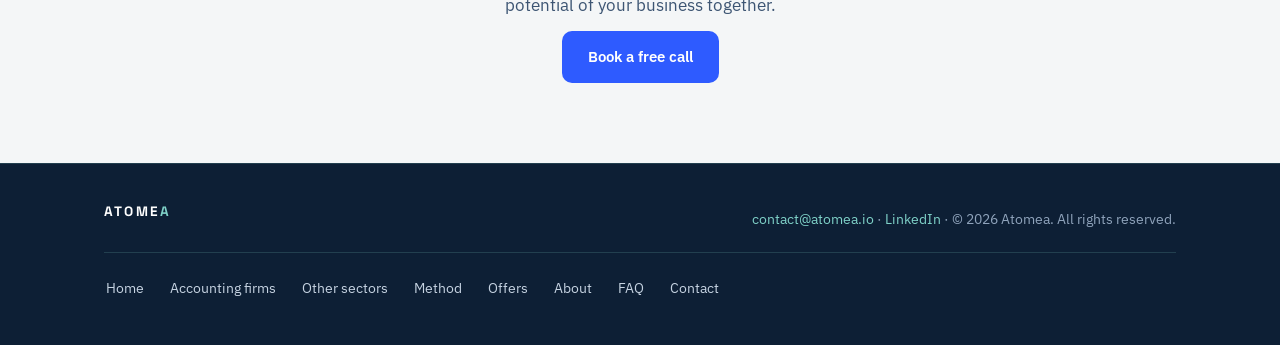
==== commit ced105d4: "Header : tagline agrandie avec accent cyan ; hero compacté pour tenir sur un écran - Tagline « Autom" ====
--- a/apropos.html
+++ b/apropos.html
@@ -17,13 +17,13 @@
 <link rel="preconnect" href="https://fonts.googleapis.com">
 <link rel="preconnect" href="https://fonts.gstatic.com" crossorigin>
 <link href="https://fonts.googleapis.com/css2?family=Space+Grotesk:wght@400;500;700&family=IBM+Plex+Sans:wght@400;500;600&family=IBM+Plex+Mono:wght@400;500&display=swap" rel="stylesheet">
-<link rel="stylesheet" href="styles.css?v=20260713">
+<link rel="stylesheet" href="styles.css?v=20260717">
 </head>
 <body>
 
 <header>
   <div class="wrap nav">
-    <a class="logo" href="index.html" aria-label="Atomea accueil"><svg class="logo-mark" viewBox="0 0 40 40" fill="none" aria-hidden="true"><g class="orbits" stroke="#7FD1C8" stroke-width="1.3" opacity=".8"><ellipse cx="20" cy="20" rx="17" ry="6.8"/><ellipse cx="20" cy="20" rx="17" ry="6.8" transform="rotate(60 20 20)"/><ellipse cx="20" cy="20" rx="17" ry="6.8" transform="rotate(120 20 20)"/></g><circle cx="18" cy="19" r="4" fill="#2E5BFF"/><circle cx="22.6" cy="18.6" r="3.2" fill="#7FD1C8"/><circle cx="20.4" cy="22.6" r="3.2" fill="#1E3E8F"/></svg><span class="logo-stack"><span class="logo-word">ATOME<span class="logo-accent">A</span></span><span class="logo-tag" data-i18n="logo_tag">Automatisation & IA pour votre entreprise</span></span></a>
+    <a class="logo" href="index.html" aria-label="Atomea accueil"><svg class="logo-mark" viewBox="0 0 40 40" fill="none" aria-hidden="true"><g class="orbits" stroke="#7FD1C8" stroke-width="1.3" opacity=".8"><ellipse cx="20" cy="20" rx="17" ry="6.8"/><ellipse cx="20" cy="20" rx="17" ry="6.8" transform="rotate(60 20 20)"/><ellipse cx="20" cy="20" rx="17" ry="6.8" transform="rotate(120 20 20)"/></g><circle cx="18" cy="19" r="4" fill="#2E5BFF"/><circle cx="22.6" cy="18.6" r="3.2" fill="#7FD1C8"/><circle cx="20.4" cy="22.6" r="3.2" fill="#1E3E8F"/></svg><span class="logo-stack"><span class="logo-word">ATOME<span class="logo-accent">A</span></span><span class="logo-tag" data-i18n-html="logo_tag">Automatisation <em>& IA</em> pour votre entreprise</span></span></a>
     <div class="nav-right">
       <nav class="nav-links" aria-label="Navigation">
         <a href="experts-comptables.html"><span data-i18n="nav_ec">Experts-comptables</span></a>
@@ -32,7 +32,7 @@
         <a href="services.html"><span data-i18n="nav_services">Offres</span></a>
         <a class="active" href="apropos.html"><span data-i18n="nav_about">À propos</span></a>
       </nav>
-      <a class="cta-btn small" href="https://calendar.app.google/srL1wipzhu1zUiye7" target="_blank" rel="noopener" data-i18n="nav_cta">Échangeons</a>
+      <a class="cta-btn small" href="diagnostic.html" data-i18n="nav_cta">Échangeons</a>
       <button class="menu-btn" id="menu-btn" aria-label="Menu" aria-expanded="false"><span></span><span></span><span></span></button>
       <div class="lang-group"><a href="faq.html" class="faq-link">FAQ</a><span class="nav-sep" aria-hidden="true"></span><button class="lang-flag" id="lang-flag" aria-label="Switch to English">EN</button></div>
     </div>
@@ -47,7 +47,7 @@
   <a href="services.html" data-i18n="nav_services">Offres</a>
   <a class="active" href="apropos.html" data-i18n="nav_about">À propos</a>
   <a href="faq.html">FAQ</a>
-  <a class="cta-btn" href="https://calendar.app.google/srL1wipzhu1zUiye7" target="_blank" rel="noopener" data-i18n="nav_cta">Échangeons</a>
+  <a class="cta-btn" href="diagnostic.html" data-i18n="nav_cta">Échangeons</a>
 </nav>
 
 <main>
@@ -101,7 +101,7 @@
     <h2 data-i18n="cta_title">Et si on commençait par un diagnostic ?</h2>
     <p class="lead" data-i18n="cta_lead">30 minutes d'échange, sans engagement, pour identifier ensemble le potentiel d'automatisation de votre activité.</p>
     <div class="hero-ctas">
-      <a class="cta-btn" href="https://calendar.app.google/srL1wipzhu1zUiye7" target="_blank" rel="noopener" data-i18n="cta_btn">Réserver un échange gratuit</a>
+      <a class="cta-btn" href="diagnostic.html" data-i18n="cta_btn">Réserver un échange gratuit</a>
     </div>
   </div>
 </section>
--- a/styles.css
+++ b/styles.css
@@ -26,10 +26,11 @@
 header .wrap{max-width:none;padding:0 36px}
 header{position:sticky;top:0;z-index:50;background:rgba(13,31,53,.92);backdrop-filter:blur(8px);border-bottom:1px solid var(--line-dark)}
 .nav{display:flex;align-items:center;justify-content:space-between;height:94px;gap:24px}
-.logo-stack{display:flex;flex-direction:column;line-height:1.25}
-.logo-tag{font-family:'IBM Plex Sans',sans-serif;font-size:.85rem;font-weight:400;letter-spacing:.02em;color:#C6D3E2}
-.logo{display:flex;align-items:center;gap:14px;font-family:'Space Grotesk',sans-serif;font-weight:700;font-size:1.3rem;color:#fff;text-decoration:none;letter-spacing:.18em}
-.logo-mark{width:50px;height:50px;flex:none;transform-origin:50% 50%;animation:flip3d 9s linear infinite}
+.logo-stack{display:flex;flex-direction:column;line-height:1.3;gap:2px}
+.logo-tag{font-family:'IBM Plex Sans',sans-serif;font-size:1.05rem;font-weight:500;letter-spacing:.03em;color:#EAF1F9}
+.logo-tag em{font-style:normal;color:var(--cyan)}
+.logo{display:flex;align-items:center;gap:14px;font-family:'Space Grotesk',sans-serif;font-weight:700;font-size:1.45rem;color:#fff;text-decoration:none;letter-spacing:.18em}
+.logo-mark{width:54px;height:54px;flex:none;transform-origin:50% 50%;animation:flip3d 9s linear infinite}
 .logo:hover .logo-mark{animation-duration:4s}
 @keyframes flip3d{from{transform:perspective(260px) rotateX(0deg)}to{transform:perspective(260px) rotateX(360deg)}}
 @media(prefers-reduced-motion:reduce){.logo-mark{animation:none}}
@@ -73,21 +74,21 @@
 .blueprint .wrap{position:relative;z-index:2}
 
 /* ── hero ── */
-.hero{padding:84px 0 64px}
+.hero{padding:14px 0 26px}
 .hero .wrap{max-width:1360px}
 .hero-grid{display:grid;grid-template-columns:1.1fr .9fr;gap:48px;align-items:center}
-.hero-proof{grid-column:1/-1;display:grid;grid-template-columns:repeat(3,1fr);gap:28px;margin-top:56px;padding-top:30px;border-top:1px solid var(--line-dark)}
+.hero-proof{grid-column:1/-1;display:grid;grid-template-columns:repeat(3,1fr);gap:14px 28px;margin-top:18px;padding-top:16px;border-top:1px solid var(--line-dark)}
 .hero-domains{grid-column:1/-1}
 .hero-domains .mono{margin-bottom:0}
 .proof{display:flex;align-items:baseline;gap:12px;font-size:.95rem;color:#B9C8D9}
 .proof .mono{color:var(--amber);font-size:1.1rem;flex:none}
 .hero .mono{color:var(--cyan);display:block;margin-bottom:18px}
-.hero h1{font-size:clamp(2rem,4.2vw,3.6rem);font-weight:600;color:#fff;margin-bottom:24px}
+.hero h1{font-size:clamp(2rem,4.2vw,3.4rem);font-weight:600;color:#fff;margin-bottom:18px}
 .hero h1 em{font-style:normal;color:var(--cyan)}
-.hero p{font-size:1.12rem;color:#B9C8D9;max-width:34em;margin-bottom:34px}
+.hero p{font-size:1.12rem;color:#B9C8D9;max-width:34em;margin-bottom:26px}
 .hero-ctas{display:flex;gap:14px;flex-wrap:wrap}
-#particles{width:100%;height:500px;display:block}
-.hero-canvas-label{font-family:'IBM Plex Mono',monospace;font-size:.7rem;letter-spacing:.12em;color:rgba(127,209,200,.55);text-align:center;margin-top:24px}
+#particles{width:100%;height:400px;display:block}
+.hero-canvas-label{font-family:'IBM Plex Mono',monospace;font-size:.7rem;letter-spacing:.12em;color:rgba(127,209,200,.55);text-align:center;margin-top:8px}
 
 /* ── sections ── */
 section{padding:88px 0}
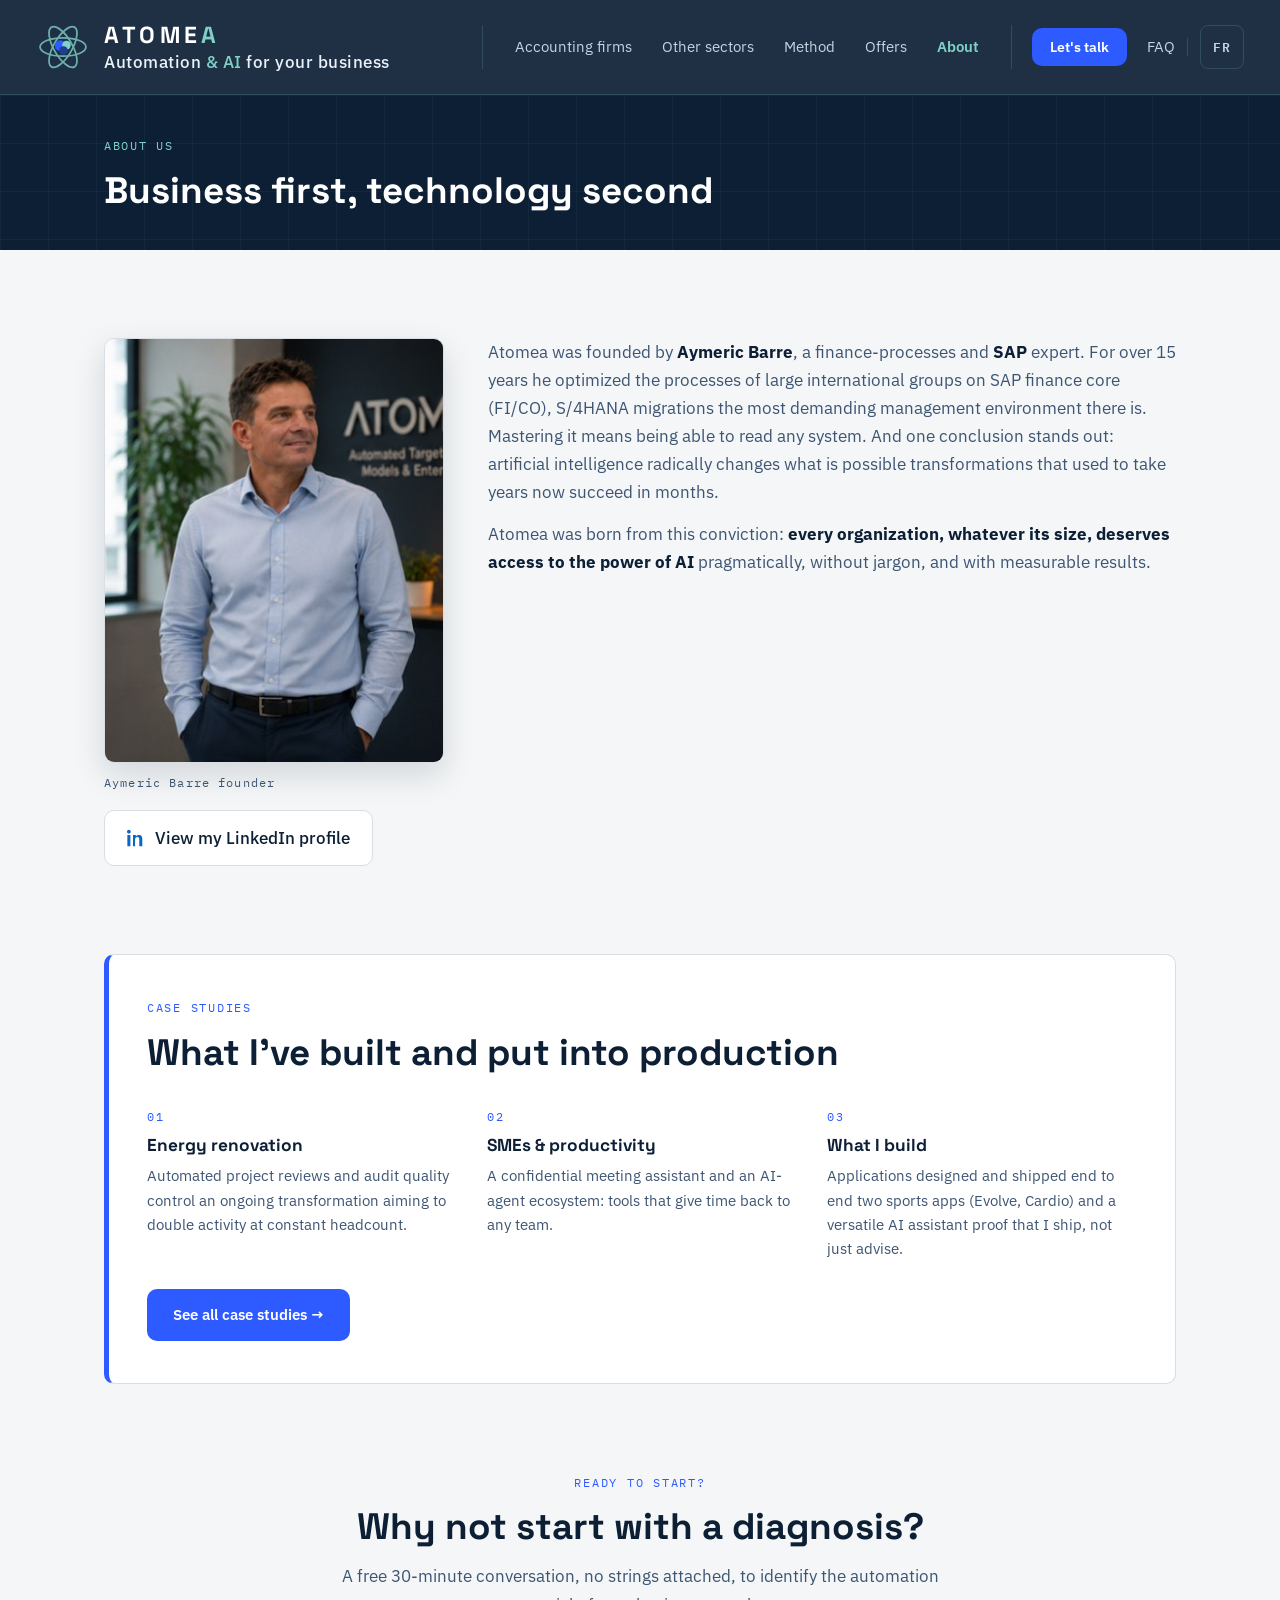
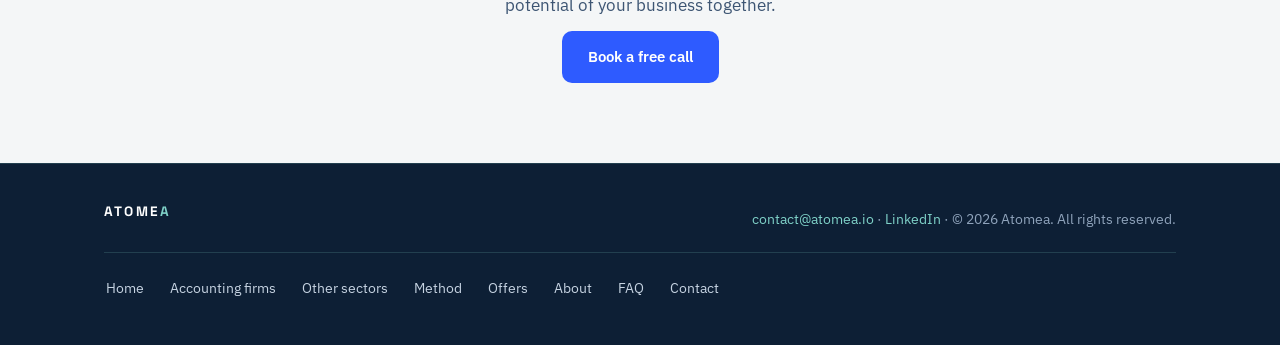
==== commit 693e8240: "Typo des titres : points finaux supprimés, espace insécable avant :/?/!, ligne Conseil rapprochée de" ====
--- a/apropos.html
+++ b/apropos.html
@@ -56,7 +56,7 @@
 <div class="blueprint page-hero">
   <div class="wrap">
     <span class="mono eyebrow" data-i18n="ab_eyebrow">Qui sommes-nous</span>
-    <h1 data-i18n="ab_title">Le métier d'abord, la technologie ensuite.</h1>
+    <h1 data-i18n="ab_title">Le métier d'abord, la technologie ensuite</h1>
   </div>
 </div>
 
@@ -83,7 +83,7 @@
   <div class="wrap">
     <div class="niche-card">
       <span class="mono eyebrow" data-i18n="rb_eyebrow">Réalisations</span>
-      <h2 data-i18n="rb_title">Ce que j'ai construit et mis en production.</h2>
+      <h2 data-i18n="rb_title">Ce que j'ai construit et mis en production</h2>
       <div class="niche-grid">
         <div class="niche-item"><span class="mono">01</span><h3 data-i18n="rb1_t">Rénovation énergétique</h3><p data-i18n="rb1_p">Revue de projets et contrôle qualité des audits automatisés une transformation en cours visant à doubler l'activité à effectif constant.</p></div>
         <div class="niche-item"><span class="mono">02</span><h3 data-i18n="rb2_t">PME &amp; productivité</h3><p data-i18n="rb2_p">Assistant de réunion confidentiel et écosystème d'agents IA : des outils qui rendent du temps à toute équipe.</p></div>
@@ -98,7 +98,7 @@
 <section class="final" style="padding-top:0">
   <div class="wrap">
     <span class="mono eyebrow" data-i18n="cta_eyebrow">Prêt à commencer ?</span>
-    <h2 data-i18n="cta_title">Et si on commençait par un diagnostic ?</h2>
+    <h2 data-i18n="cta_title">Et si on commençait par un diagnostic ?</h2>
     <p class="lead" data-i18n="cta_lead">30 minutes d'échange, sans engagement, pour identifier ensemble le potentiel d'automatisation de votre activité.</p>
     <div class="hero-ctas">
       <a class="cta-btn" href="diagnostic.html" data-i18n="cta_btn">Réserver un échange gratuit</a>
--- a/styles.css
+++ b/styles.css
@@ -77,9 +77,9 @@
 .hero{padding:14px 0 26px}
 .hero .wrap{max-width:1360px}
 .hero-grid{display:grid;grid-template-columns:1.1fr .9fr;gap:48px;align-items:center}
-.hero-proof{grid-column:1/-1;display:grid;grid-template-columns:repeat(3,1fr);gap:14px 28px;margin-top:18px;padding-top:16px;border-top:1px solid var(--line-dark)}
+.hero-proof{grid-column:1/-1;display:grid;grid-template-columns:repeat(3,1fr);gap:14px 28px;margin-top:18px;padding-top:22px;border-top:1px solid var(--line-dark)}
 .hero-domains{grid-column:1/-1}
-.hero-domains .mono{margin-bottom:0}
+.hero .hero-domains .mono{margin-bottom:0;font-size:.98rem;letter-spacing:.18em;color:#9FE8DF}
 .proof{display:flex;align-items:baseline;gap:12px;font-size:.95rem;color:#B9C8D9}
 .proof .mono{color:var(--amber);font-size:1.1rem;flex:none}
 .hero .mono{color:var(--cyan);display:block;margin-bottom:18px}
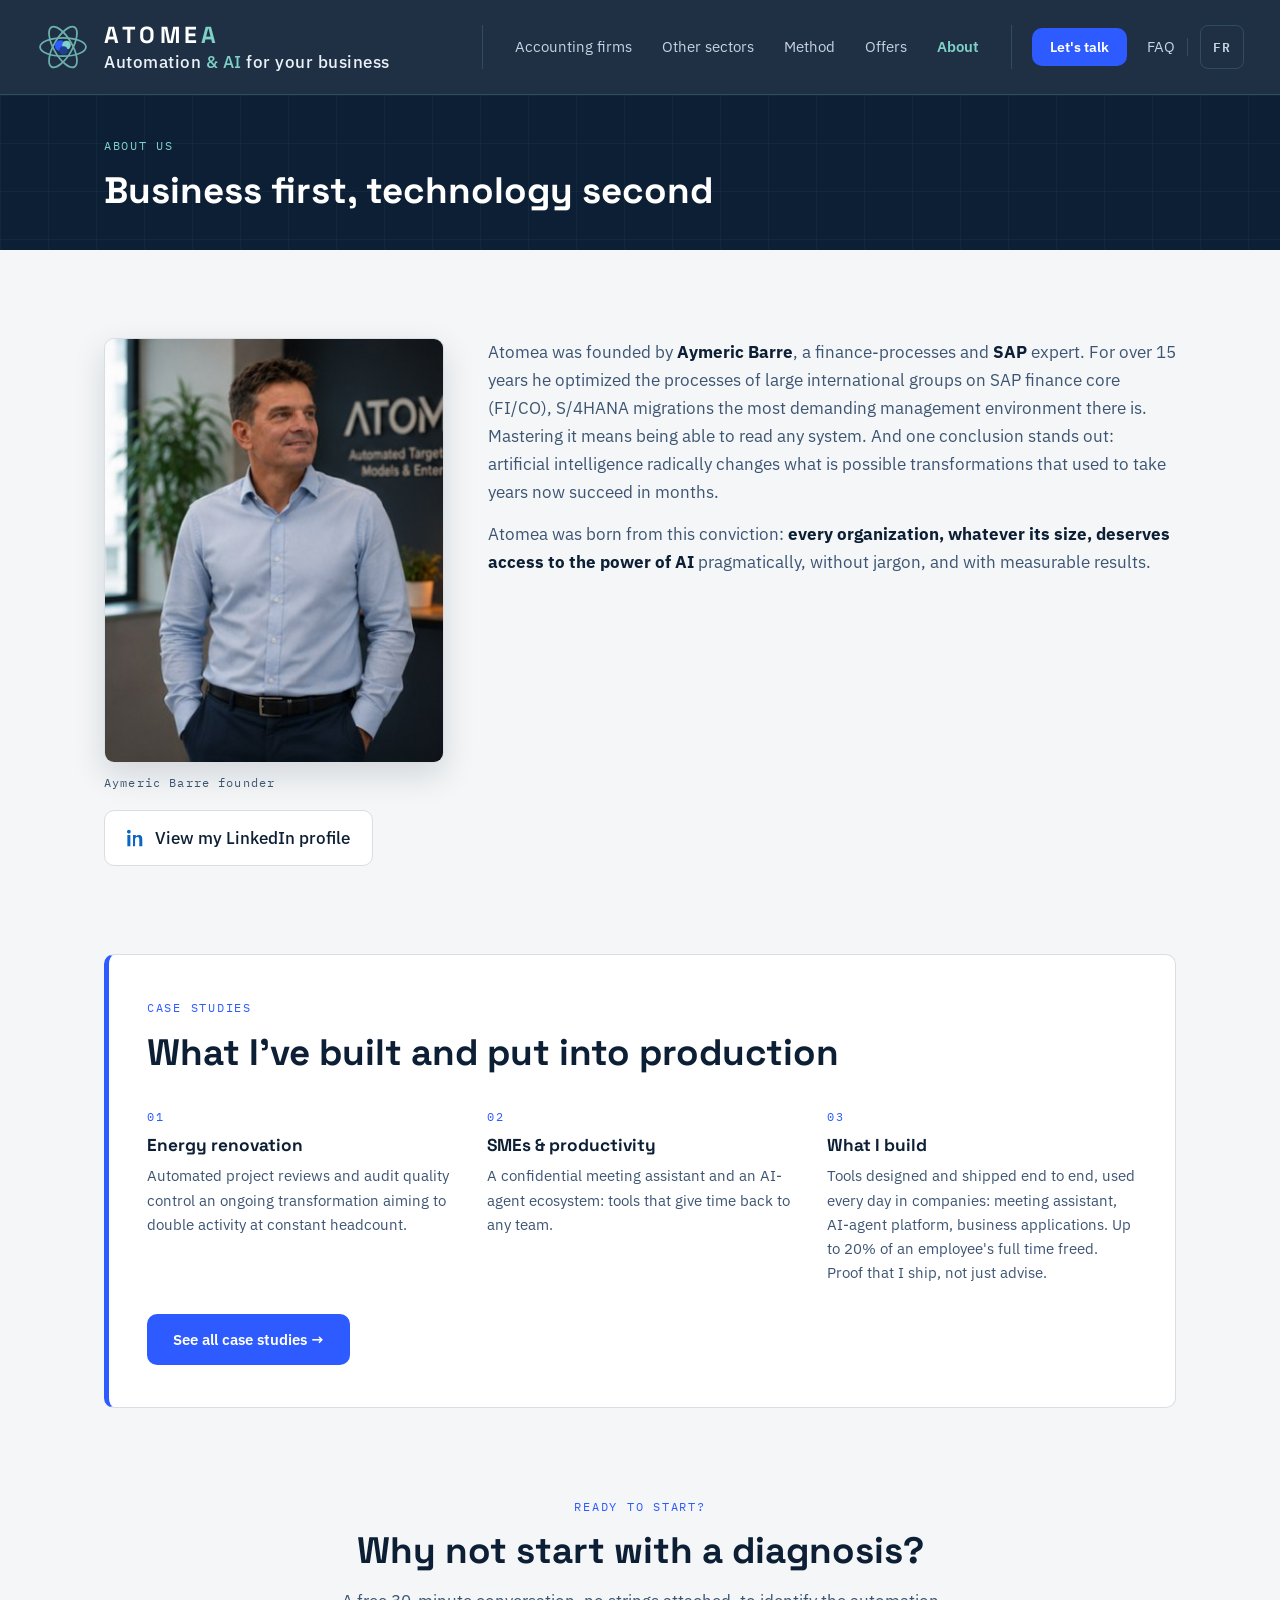
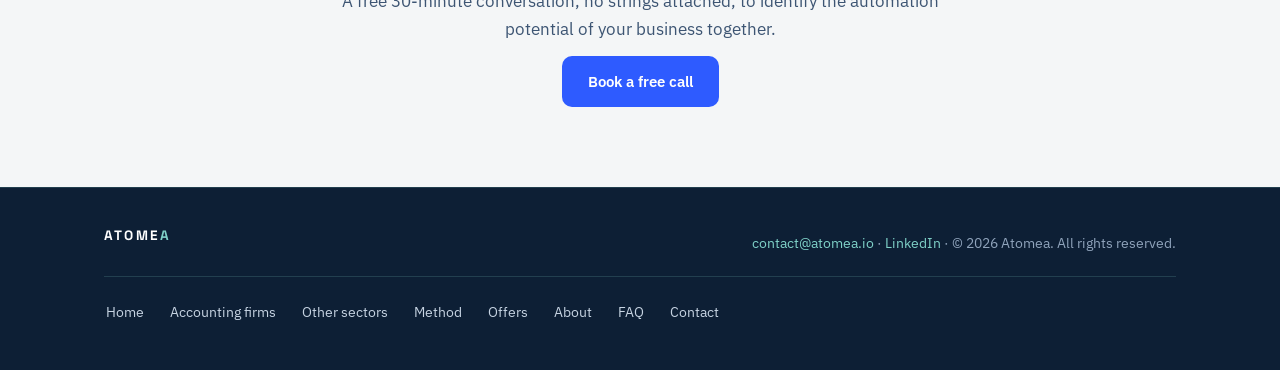
==== commit d9acf797: "Retire les apps sport (Evolve, Cardio) : remplacées par les outils pro utilisés au quotidien, jusqu'" ====
--- a/apropos.html
+++ b/apropos.html
@@ -87,7 +87,7 @@
       <div class="niche-grid">
         <div class="niche-item"><span class="mono">01</span><h3 data-i18n="rb1_t">Rénovation énergétique</h3><p data-i18n="rb1_p">Revue de projets et contrôle qualité des audits automatisés une transformation en cours visant à doubler l'activité à effectif constant.</p></div>
         <div class="niche-item"><span class="mono">02</span><h3 data-i18n="rb2_t">PME &amp; productivité</h3><p data-i18n="rb2_p">Assistant de réunion confidentiel et écosystème d'agents IA : des outils qui rendent du temps à toute équipe.</p></div>
-        <div class="niche-item"><span class="mono">03</span><h3 data-i18n="rb3_t">Ce que je construis</h3><p data-i18n="rb3_p">Des applications conçues et livrées de bout en bout deux apps de sport (Evolve, Cardio) et un assistant IA polyvalent la preuve que je livre, pas seulement que je conseille.</p></div>
+        <div class="niche-item"><span class="mono">03</span><h3 data-i18n="rb3_t">Ce que je construis</h3><p data-i18n="rb3_p">Des outils conçus et livrés de bout en bout, utilisés tous les jours en entreprise : assistant de réunion, plateforme d'agents IA, applications métier. Jusqu'à 20 % du temps plein d'un collaborateur libéré. La preuve que je livre, pas seulement que je conseille.</p></div>
       </div>
       <p style="margin-top:28px"><a class="cta-btn" href="realisations.html" data-i18n="rb_cta">Voir toutes les réalisations →</a></p>
     </div>
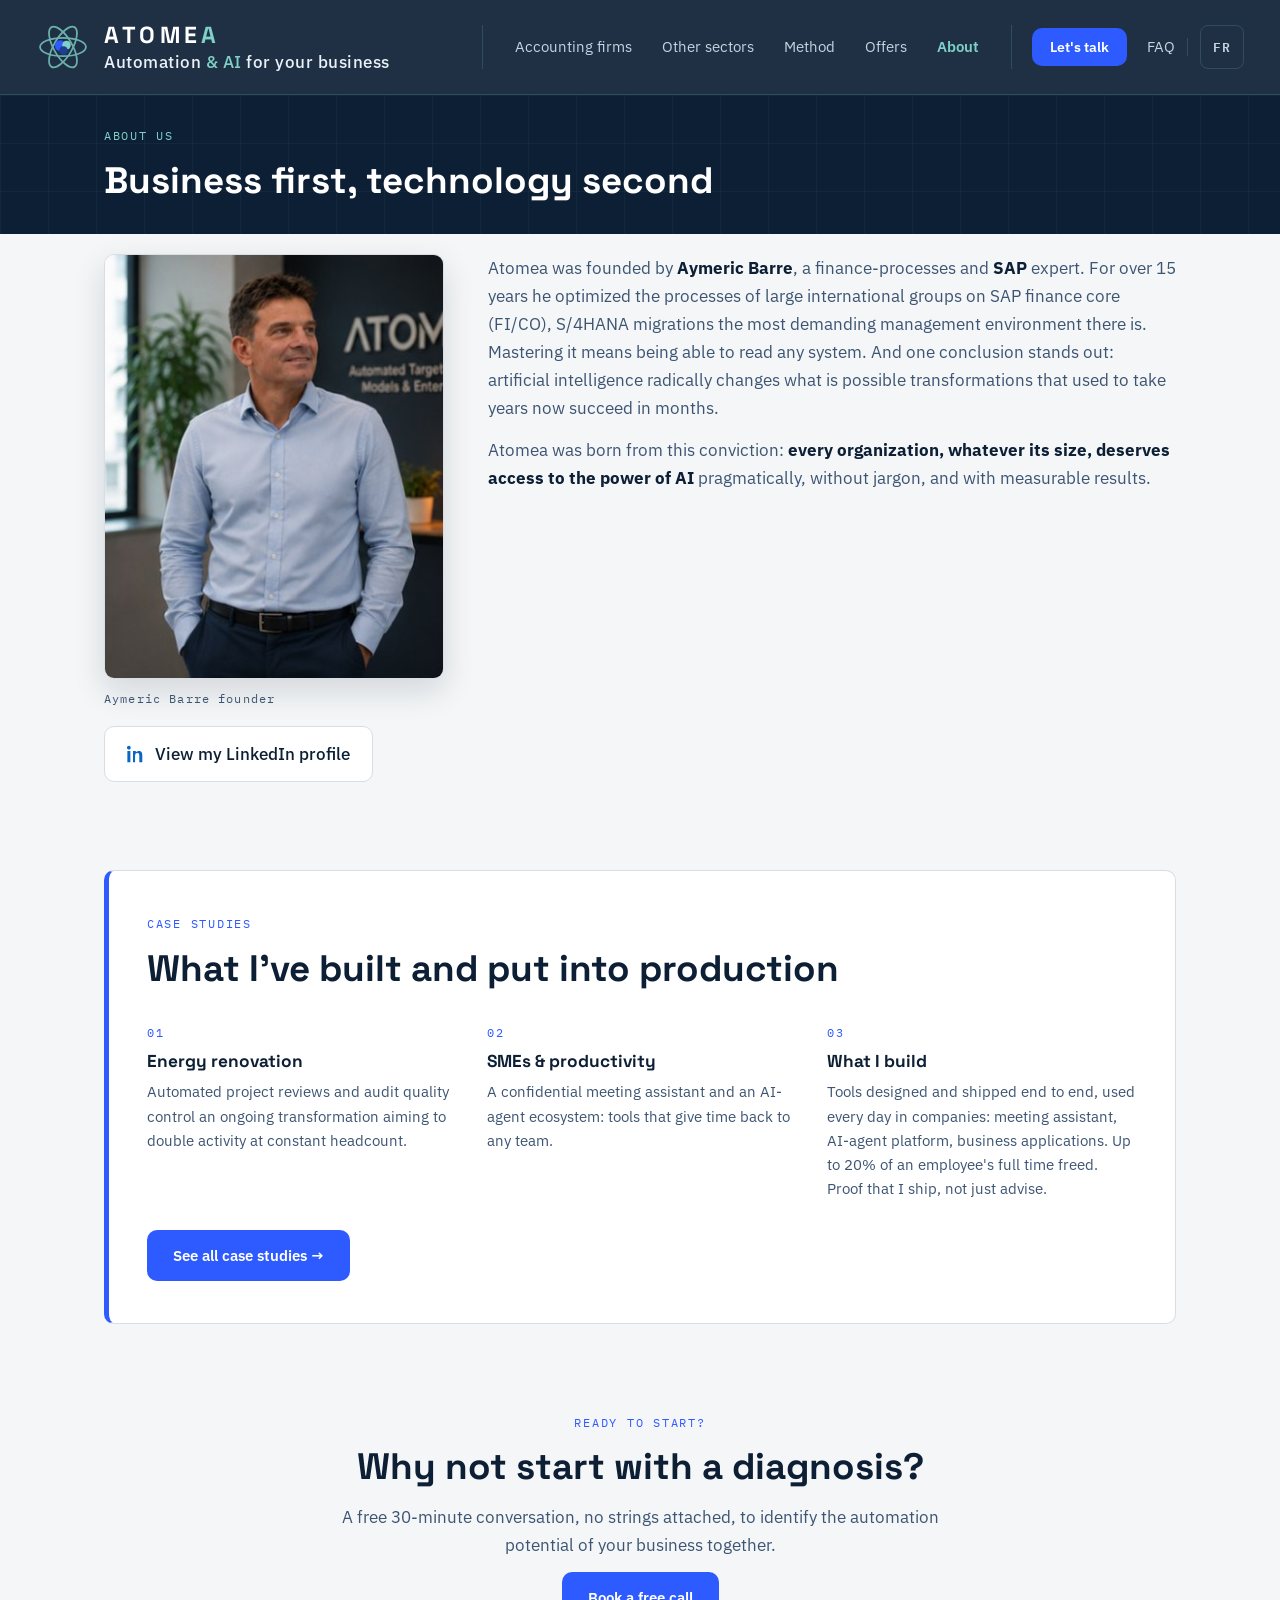
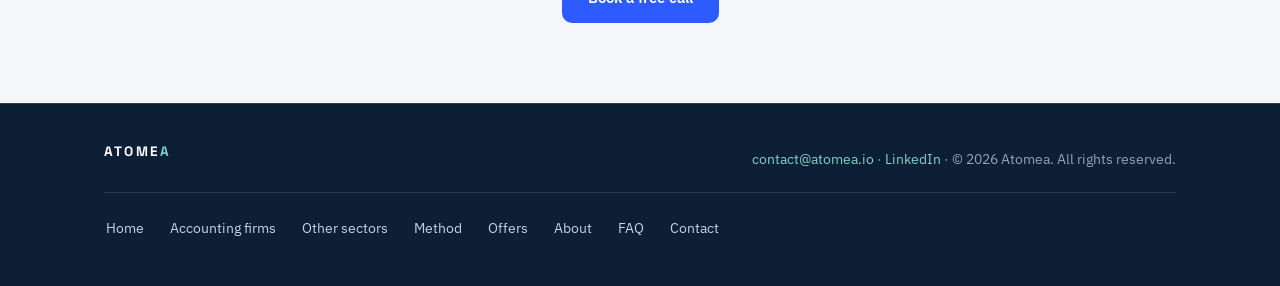
==== commit 821ca630: "Sous-pages : premier bloc remonté (~50px) — page-hero resserré, section suivante à 20px Demande : vo" ====
--- a/apropos.html
+++ b/apropos.html
@@ -17,7 +17,7 @@
 <link rel="preconnect" href="https://fonts.googleapis.com">
 <link rel="preconnect" href="https://fonts.gstatic.com" crossorigin>
 <link href="https://fonts.googleapis.com/css2?family=Space+Grotesk:wght@400;500;700&family=IBM+Plex+Sans:wght@400;500;600&family=IBM+Plex+Mono:wght@400;500&display=swap" rel="stylesheet">
-<link rel="stylesheet" href="styles.css?v=20260717">
+<link rel="stylesheet" href="styles.css?v=20260718">
 </head>
 <body>
 
--- a/styles.css
+++ b/styles.css
@@ -99,7 +99,8 @@
 .blueprint .lead{color:#B9C8D9}
 
 /* ── bandeau d'intro de page ── */
-.page-hero{padding:40px 0 28px}
+.page-hero{padding:30px 0 22px}
+.page-hero+section{padding-top:20px}
 .page-hero h1,.page-hero h2{color:#fff}
 .page-hero h1{font-size:clamp(1.6rem,3vw,2.3rem);line-height:1.15;margin-bottom:10px;max-width:22em}
 .page-hero .lead{margin-bottom:0}
@@ -305,6 +306,59 @@
 .pills{display:flex;gap:10px;flex-wrap:wrap;margin-top:18px}
 .pill{display:inline-flex;align-items:center;gap:7px;background:rgba(46,91,255,.06);border:1px solid var(--line);border-radius:99px;padding:7px 15px;font-size:.85rem;color:var(--ink);font-weight:500}
 .pill::before{content:"✓";color:var(--cobalt);font-weight:700}
+
+/* ── bandeau de résultats (page Autres secteurs) ── */
+.results-banner{background:var(--ink);border:1px solid rgba(127,209,200,.25);border-left:4px solid var(--cyan);border-radius:var(--radius);box-shadow:0 16px 40px rgba(13,31,53,.16);padding:32px 38px 34px;margin-bottom:36px;position:relative;overflow:hidden}
+.results-banner::before,.mission-banner::before{content:"";position:absolute;inset:0;background-image:linear-gradient(rgba(127,209,200,.05) 1px,transparent 1px),linear-gradient(90deg,rgba(127,209,200,.05) 1px,transparent 1px);background-size:48px 48px;pointer-events:none}
+.results-banner>*,.mission-banner>*{position:relative}
+.rb-hook{font-family:'Space Grotesk',sans-serif;font-weight:700;font-size:1.55rem;color:#fff;line-height:1.3;margin:0 0 24px}
+.rb-hook strong{color:var(--cyan);font-weight:700}
+.rb-stats{display:flex;justify-content:space-between;gap:32px;flex-wrap:wrap;border-top:1px dashed rgba(127,209,200,.25);padding-top:22px}
+.rb-stats>div{flex:1;min-width:180px}
+.rb-stats .n{font-family:'Space Grotesk',sans-serif;font-weight:700;font-size:2.6rem;color:var(--cyan);display:block;line-height:1}
+.rb-stats small{display:block;color:#DCE7F2;font-size:.95rem;font-weight:500;margin-top:8px}
+#realisations{padding-top:44px}
+.sector-illus{max-height:240px;object-fit:cover}
+
+/* ── citation client ── */
+.quote-card{background:var(--ink);border:1px solid rgba(127,209,200,.25);border-left:4px solid var(--cyan);border-radius:var(--radius);box-shadow:0 16px 40px rgba(13,31,53,.16);padding:30px 34px;margin:24px 0 0;position:relative;overflow:hidden}
+.quote-card::before{content:"“";position:absolute;top:-14px;right:22px;font-family:'Space Grotesk',sans-serif;font-size:7rem;line-height:1;color:rgba(127,209,200,.18);pointer-events:none}
+.quote-card blockquote{font-family:'Space Grotesk',sans-serif;font-size:1.25rem;font-weight:500;color:#fff;line-height:1.5;margin:0 0 18px;max-width:44em;position:relative}
+.quote-card figcaption{display:flex;align-items:center;gap:14px;position:relative}
+.quote-card figcaption img{height:34px;width:auto;background:#fff;border-radius:6px;padding:5px 9px}
+.quote-card figcaption strong{display:block;color:#fff;font-size:.95rem}
+.quote-card figcaption span{color:#B9C8D9;font-size:.85rem}
+
+/* ── bandeaux mission / CTA (fond ink) ── */
+.mission-banner{background:var(--ink);border:1px solid rgba(127,209,200,.25);border-left:4px solid var(--amber);border-radius:var(--radius);box-shadow:0 16px 40px rgba(13,31,53,.16);padding:26px 30px;margin-top:24px;position:relative;overflow:hidden}
+.mission-banner .mono{color:var(--amber);display:block;margin-bottom:10px}
+.mission-banner:not(.cta-mission) .mono::before{content:"★ ";display:inline-block;animation:starPulse 1.8s ease-in-out infinite}
+@keyframes starPulse{0%,100%{opacity:1;transform:scale(1)}50%{opacity:.45;transform:scale(1.25)}}
+@media(prefers-reduced-motion:reduce){.mission-banner .mono::before{animation:none}}
+.mission-banner p{color:#DCE7F2;max-width:56em;font-size:1.05rem}
+.mission-banner strong{color:var(--cyan)}
+.mission-banner h3{color:#fff;font-size:1.3rem}
+.mission-banner.cta-mission{border-left-color:var(--cobalt);margin-top:40px}
+
+/* ── cartes réalisations mises en avant (fond ink, contraste AA) ── */
+.tool-featured{background:var(--ink);border:1px solid rgba(127,209,200,.25);border-left:4px solid var(--cyan);box-shadow:0 16px 40px rgba(13,31,53,.16);position:relative;overflow:hidden}
+.tool-featured::before{content:"";position:absolute;inset:0;background-image:linear-gradient(rgba(127,209,200,.05) 1px,transparent 1px),linear-gradient(90deg,rgba(127,209,200,.05) 1px,transparent 1px);background-size:48px 48px;pointer-events:none}
+.tool-featured>*{position:relative}
+.tool-head{display:flex;align-items:flex-start;justify-content:space-between;gap:16px;margin-bottom:12px}
+.tool-badges{display:flex;align-items:center;gap:14px;flex-wrap:wrap}
+.tool-featured .tool-head .tag{margin-bottom:0;color:var(--amber)}
+.prod-badge{display:inline-flex;align-items:center;gap:7px;background:rgba(127,209,200,.12);border:1px solid rgba(127,209,200,.35);border-radius:99px;padding:5px 12px;font-family:'IBM Plex Mono',monospace;font-size:.72rem;letter-spacing:.12em;text-transform:uppercase;color:var(--cyan);white-space:nowrap}
+.prod-badge .dot{width:6px;height:6px;border-radius:50%;background:var(--cyan);flex:none}
+.client-plate{background:#fff;border-radius:6px;padding:7px 12px;font-family:'Space Grotesk',sans-serif;font-weight:700;letter-spacing:.08em;color:var(--ink);font-size:.9rem;white-space:nowrap;flex:none}
+.client-plate img{height:42px;width:auto;display:block}
+.tool-featured h3{color:#fff;font-size:1.25rem}
+.tool-featured>p{color:#B9C8D9}
+.tool-featured .tool-stats{border-top:1px dashed rgba(127,209,200,.25)}
+.tool-featured .tool-stat .n{color:var(--cyan);font-size:2.3rem}
+.tool-featured .tool-stat small{color:#DCE7F2;font-size:.95rem;font-weight:500}
+.tool-featured .pill{background:rgba(127,209,200,.1);border:1px solid rgba(127,209,200,.3);color:#E8EEF5}
+.tool-featured .pill::before{color:var(--cyan)}
+@media(max-width:560px){.tool-head{flex-direction:column}.client-plate{align-self:flex-start}}
 @media(max-width:560px){.tool-stats{gap:26px}}
 
 /* pop-up contact (modale) */
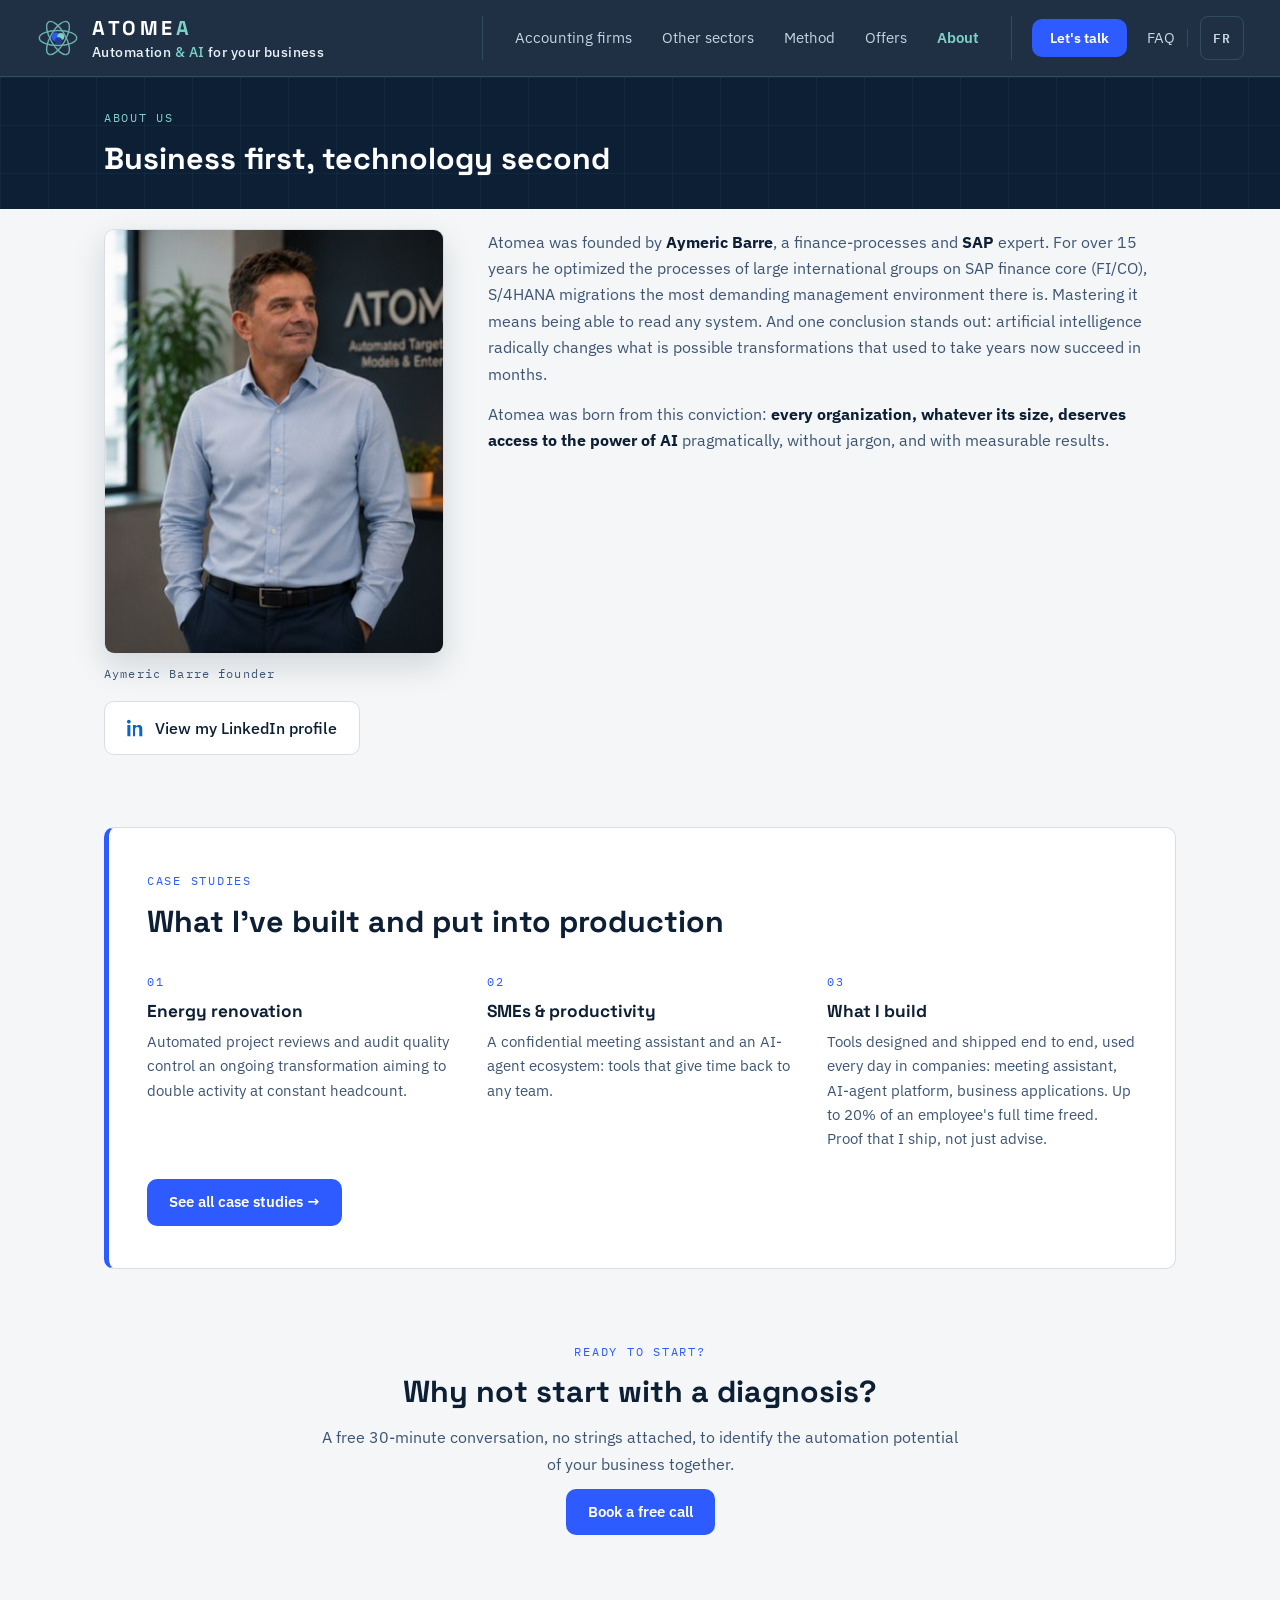
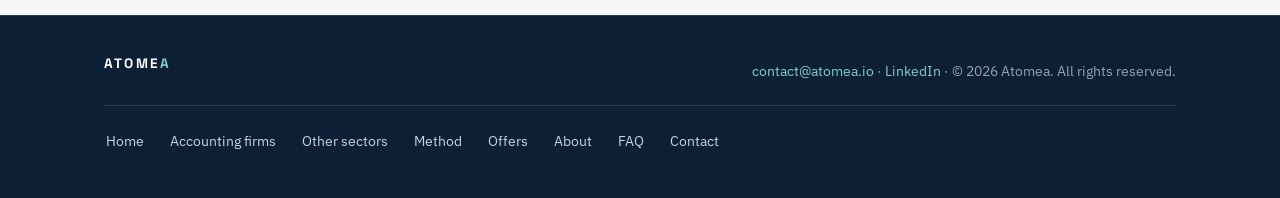
==== commit df55f7c0: "Bump cache-buster styles.css v=20260720 sur toutes les pages Co-Authored-By: Claude Fable 5 <noreply" ====
--- a/apropos.html
+++ b/apropos.html
@@ -17,7 +17,7 @@
 <link rel="preconnect" href="https://fonts.googleapis.com">
 <link rel="preconnect" href="https://fonts.gstatic.com" crossorigin>
 <link href="https://fonts.googleapis.com/css2?family=Space+Grotesk:wght@400;500;700&family=IBM+Plex+Sans:wght@400;500;600&family=IBM+Plex+Mono:wght@400;500&display=swap" rel="stylesheet">
-<link rel="stylesheet" href="styles.css?v=20260718">
+<link rel="stylesheet" href="styles.css?v=20260720">
 </head>
 <body>
 
--- a/styles.css
+++ b/styles.css
@@ -11,8 +11,8 @@
   --radius:10px;
 }
 *{margin:0;padding:0;box-sizing:border-box}
-html{scroll-behavior:smooth}section[id],div[id]{scroll-margin-top:118px}
-body{font-family:'IBM Plex Sans',sans-serif;font-size:17px;line-height:1.65;color:var(--ink);background:var(--paper);display:flex;flex-direction:column;min-height:100vh}
+html{scroll-behavior:smooth}section[id],div[id]{scroll-margin-top:96px}
+body{font-family:'IBM Plex Sans',sans-serif;font-size:16px;line-height:1.65;color:var(--ink);background:var(--paper);display:flex;flex-direction:column;min-height:100vh}
 main{flex:1;display:flex;flex-direction:column}
 main>:last-child{flex:1}
 main>section:last-child{display:flex;flex-direction:column;justify-content:center}
@@ -25,12 +25,12 @@
 /* ── header ── */
 header .wrap{max-width:none;padding:0 36px}
 header{position:sticky;top:0;z-index:50;background:rgba(13,31,53,.92);backdrop-filter:blur(8px);border-bottom:1px solid var(--line-dark)}
-.nav{display:flex;align-items:center;justify-content:space-between;height:94px;gap:24px}
+.nav{display:flex;align-items:center;justify-content:space-between;height:76px;gap:24px}
 .logo-stack{display:flex;flex-direction:column;line-height:1.3;gap:2px}
-.logo-tag{font-family:'IBM Plex Sans',sans-serif;font-size:1.05rem;font-weight:500;letter-spacing:.03em;color:#EAF1F9}
+.logo-tag{font-family:'IBM Plex Sans',sans-serif;font-size:.9rem;font-weight:500;letter-spacing:.03em;color:#EAF1F9}
 .logo-tag em{font-style:normal;color:var(--cyan)}
-.logo{display:flex;align-items:center;gap:14px;font-family:'Space Grotesk',sans-serif;font-weight:700;font-size:1.45rem;color:#fff;text-decoration:none;letter-spacing:.18em}
-.logo-mark{width:54px;height:54px;flex:none;transform-origin:50% 50%;animation:flip3d 9s linear infinite}
+.logo{display:flex;align-items:center;gap:12px;font-family:'Space Grotesk',sans-serif;font-weight:700;font-size:1.25rem;color:#fff;text-decoration:none;letter-spacing:.18em}
+.logo-mark{width:44px;height:44px;flex:none;transform-origin:50% 50%;animation:flip3d 9s linear infinite}
 .logo:hover .logo-mark{animation-duration:4s}
 @keyframes flip3d{from{transform:perspective(260px) rotateX(0deg)}to{transform:perspective(260px) rotateX(360deg)}}
 @media(prefers-reduced-motion:reduce){.logo-mark{animation:none}}
@@ -49,10 +49,10 @@
 .nav-sep{width:1px;height:18px;background:var(--line-dark);flex:none}
 .lang-flag{background:none;border:1px solid var(--line-dark);border-radius:8px;padding:9px 12px;min-height:44px;min-width:44px;cursor:pointer;display:flex;align-items:center;justify-content:center;flex:none;font-family:'IBM Plex Mono',monospace;font-size:.8rem;font-weight:600;letter-spacing:.04em;color:#C6D3E2}
 .lang-flag:hover{border-color:var(--cyan);color:var(--cyan)}
-.cta-btn{display:inline-block;background:var(--cobalt);color:#fff;text-decoration:none;font-weight:600;font-size:.95rem;padding:13px 26px;border-radius:var(--radius);transition:transform .15s ease,box-shadow .15s ease}
+.cta-btn{display:inline-block;background:var(--cobalt);color:#fff;text-decoration:none;font-weight:600;font-size:.92rem;padding:11px 22px;border-radius:var(--radius);transition:transform .15s ease,box-shadow .15s ease}
 .cta-btn:hover{transform:translateY(-2px);box-shadow:0 8px 24px rgba(46,91,255,.35)}
 .cta-btn.small{padding:8px 18px;font-size:.85rem}
-.cta-ghost{display:inline-block;color:#fff;text-decoration:none;font-weight:500;font-size:.95rem;padding:13px 26px;border:1px solid var(--line-dark);border-radius:var(--radius)}
+.cta-ghost{display:inline-block;color:#fff;text-decoration:none;font-weight:500;font-size:.92rem;padding:11px 22px;border:1px solid var(--line-dark);border-radius:var(--radius)}
 .cta-ghost:hover{border-color:var(--cyan);color:var(--cyan)}
 
 /* ── menu mobile ── */
@@ -61,7 +61,7 @@
 body.nav-open .menu-btn span:nth-child(1){transform:translateY(7px) rotate(45deg)}
 body.nav-open .menu-btn span:nth-child(2){opacity:0}
 body.nav-open .menu-btn span:nth-child(3){transform:translateY(-7px) rotate(-45deg)}
-.mobile-nav{display:none;position:fixed;top:94px;left:0;right:0;bottom:0;z-index:49;background:var(--ink);overflow:auto;padding:10px 24px 22px;flex-direction:column}
+.mobile-nav{display:none;position:fixed;top:76px;left:0;right:0;bottom:0;z-index:49;background:var(--ink);overflow:auto;padding:10px 24px 22px;flex-direction:column}
 body.nav-open{overflow:hidden}
 .mobile-nav a{color:#E8EEF5;text-decoration:none;font-size:1rem;padding:14px 4px;border-bottom:1px solid var(--line-dark)}
 .mobile-nav a.active{color:var(--cyan)}
@@ -75,34 +75,34 @@
 
 /* ── hero ── */
 .hero{padding:14px 0 26px}
-.hero .wrap{max-width:1360px}
-.hero-grid{display:grid;grid-template-columns:1.1fr .9fr;gap:48px;align-items:center}
+.hero .wrap{max-width:1120px}
+.hero-grid{display:grid;grid-template-columns:1.1fr .9fr;gap:40px;align-items:center}
 .hero-proof{grid-column:1/-1;display:grid;grid-template-columns:repeat(3,1fr);gap:14px 28px;margin-top:18px;padding-top:22px;border-top:1px solid var(--line-dark)}
 .hero-domains{grid-column:1/-1}
-.hero .hero-domains .mono{margin-bottom:0;font-size:.98rem;letter-spacing:.18em;color:#9FE8DF}
-.proof{display:flex;align-items:baseline;gap:12px;font-size:.95rem;color:#B9C8D9}
-.proof .mono{color:var(--amber);font-size:1.1rem;flex:none}
-.hero .mono{color:var(--cyan);display:block;margin-bottom:18px}
-.hero h1{font-size:clamp(2rem,4.2vw,3.4rem);font-weight:600;color:#fff;margin-bottom:18px}
+.hero .hero-domains .mono{margin-bottom:0;font-size:.85rem;letter-spacing:.18em;color:#9FE8DF}
+.proof{display:flex;align-items:baseline;gap:12px;font-size:.92rem;color:#B9C8D9}
+.proof .mono{color:var(--amber);font-size:1rem;flex:none}
+.hero .mono{color:var(--cyan);display:block;margin-bottom:14px}
+.hero h1{font-size:clamp(1.75rem,3.2vw,2.6rem);font-weight:600;color:#fff;margin-bottom:16px}
 .hero h1 em{font-style:normal;color:var(--cyan)}
-.hero p{font-size:1.12rem;color:#B9C8D9;max-width:34em;margin-bottom:26px}
+.hero p{font-size:1.02rem;color:#B9C8D9;max-width:36em;margin-bottom:24px}
 .hero-ctas{display:flex;gap:14px;flex-wrap:wrap}
-#particles{width:100%;height:400px;display:block}
+#particles{width:100%;height:320px;display:block}
 .hero-canvas-label{font-family:'IBM Plex Mono',monospace;font-size:.7rem;letter-spacing:.12em;color:rgba(127,209,200,.55);text-align:center;margin-top:8px}
 
 /* ── sections ── */
-section{padding:88px 0}
+section{padding:72px 0}
 .eyebrow{color:var(--cobalt);display:block;margin-bottom:14px}
 .blueprint .eyebrow{color:var(--cyan)}
-h2{font-size:clamp(1.6rem,3vw,2.3rem);margin-bottom:16px;max-width:22em}
-.lead{font-size:1.08rem;color:var(--ink-soft);max-width:38em;margin-bottom:48px}
+h2{font-size:clamp(1.45rem,2.4vw,1.9rem);margin-bottom:14px;max-width:24em}
+.lead{font-size:1rem;color:var(--ink-soft);max-width:40em;margin-bottom:40px}
 .blueprint .lead{color:#B9C8D9}
 
 /* ── bandeau d'intro de page ── */
 .page-hero{padding:30px 0 22px}
 .page-hero+section{padding-top:20px}
 .page-hero h1,.page-hero h2{color:#fff}
-.page-hero h1{font-size:clamp(1.6rem,3vw,2.3rem);line-height:1.15;margin-bottom:10px;max-width:22em}
+.page-hero h1{font-size:clamp(1.45rem,2.4vw,1.9rem);line-height:1.15;margin-bottom:10px;max-width:24em}
 .page-hero .lead{margin-bottom:0}
 
 /* ── variantes sur fond clair ── */
@@ -124,7 +124,7 @@
 
 /* mission */
 .mission{padding:72px 0;background:#fff;border-bottom:1px solid var(--line)}
-.mission-text{font-family:'Space Grotesk',sans-serif;font-size:clamp(1.5rem,3.4vw,2.5rem);font-weight:700;line-height:1.3;max-width:21em;margin-top:6px}
+.mission-text{font-family:'Space Grotesk',sans-serif;font-size:clamp(1.35rem,2.6vw,2rem);font-weight:700;line-height:1.3;max-width:23em;margin-top:6px}
 .mission-text .from{color:var(--ink-soft);border-bottom:2px dashed var(--line)}
 .mission-text .to{color:var(--cobalt);border-bottom:2px solid var(--cobalt)}
 .mission-sub{color:var(--ink-soft);max-width:38em;margin-top:16px;font-size:1.05rem}
@@ -141,7 +141,7 @@
 /* résultats (preuve sociale accueil) */
 .results-grid{display:grid;grid-template-columns:repeat(3,1fr);gap:20px}
 .result-card{background:#fff;border:1px solid var(--line);border-top:4px solid var(--cyan);border-radius:var(--radius);padding:28px 26px}
-.result-card .big{font-family:'Space Grotesk',sans-serif;font-weight:700;font-size:2.1rem;color:var(--cobalt);display:block;margin-bottom:10px}
+.result-card .big{font-family:'Space Grotesk',sans-serif;font-weight:700;font-size:1.8rem;color:var(--cobalt);display:block;margin-bottom:10px}
 .result-card p{font-size:.95rem;color:var(--ink-soft)}
 .results-link{display:inline-block;margin-top:28px;font-weight:600;text-decoration:none}
 .results-link:hover{text-decoration:underline}
@@ -229,7 +229,7 @@
 .case h3{font-size:1.15rem}
 .case p{font-size:.95rem;color:var(--ink-soft)}
 .case .result{margin-top:auto;padding-top:14px;border-top:1px solid var(--line);font-family:'Space Grotesk',sans-serif;font-weight:700;color:var(--cobalt)}
-.case .big-gain{margin-top:auto;padding-top:14px;border-top:1px solid var(--line);font-family:'Space Grotesk',sans-serif;font-weight:700;font-size:1.55rem;color:var(--cobalt);line-height:1.15}
+.case .big-gain{margin-top:auto;padding-top:14px;border-top:1px solid var(--line);font-family:'Space Grotesk',sans-serif;font-weight:700;font-size:1.35rem;color:var(--cobalt);line-height:1.15}
 .case .big-gain small{display:block;font-family:'IBM Plex Sans',sans-serif;font-weight:400;font-size:.9rem;color:var(--ink-soft);margin-top:6px}
 
 /* à propos */
@@ -283,11 +283,11 @@
 .agents-card{display:grid;grid-template-columns:1.05fr .95fr;background:var(--ink);border-radius:var(--radius);overflow:hidden;border:1px solid var(--line-dark);box-shadow:0 16px 40px rgba(13,31,53,.16)}
 .agents-card .agents-text{padding:40px 38px}
 .agents-card .eyebrow{color:var(--cyan)}
-.agents-card h3{color:#fff;font-size:1.5rem;margin:6px 0 12px;line-height:1.2}
+.agents-card h3{color:#fff;font-size:1.3rem;margin:6px 0 12px;line-height:1.2}
 .agents-card>.agents-text>p{color:#B9C8D9;font-size:.98rem;margin-bottom:24px;max-width:34em}
 .agents-stats{display:flex;gap:30px;flex-wrap:wrap;margin-bottom:26px}
 .agents-stats>div{min-width:70px}
-.agents-stats .n{font-family:'Space Grotesk',sans-serif;font-weight:700;font-size:1.75rem;color:var(--cyan);display:block;line-height:1}
+.agents-stats .n{font-family:'Space Grotesk',sans-serif;font-weight:700;font-size:1.5rem;color:var(--cyan);display:block;line-height:1}
 .agents-stats small{color:#8FA3BB;font-size:.78rem;display:block;margin-top:5px}
 .agents-img{width:100%;height:100%;object-fit:cover;object-position:center;min-height:340px}
 @media(max-width:760px){.agents-card{grid-template-columns:1fr}.agents-img{min-height:220px;order:-1}.agents-card .agents-text{padding:30px 26px}}
@@ -301,7 +301,7 @@
 .tool h3{font-size:1.3rem;margin-bottom:8px}
 .tool>p{color:var(--ink-soft);max-width:60em;margin-bottom:20px}
 .tool-stats{display:flex;gap:38px;flex-wrap:wrap;align-items:flex-start;border-top:1px dashed var(--line);padding-top:20px}
-.tool-stat .n{font-family:'Space Grotesk',sans-serif;font-weight:700;font-size:2rem;color:var(--cobalt);display:block;line-height:1}
+.tool-stat .n{font-family:'Space Grotesk',sans-serif;font-weight:700;font-size:1.7rem;color:var(--cobalt);display:block;line-height:1}
 .tool-stat small{display:block;color:var(--ink-soft);font-size:.86rem;margin-top:6px;max-width:15em}
 .pills{display:flex;gap:10px;flex-wrap:wrap;margin-top:18px}
 .pill{display:inline-flex;align-items:center;gap:7px;background:rgba(46,91,255,.06);border:1px solid var(--line);border-radius:99px;padding:7px 15px;font-size:.85rem;color:var(--ink);font-weight:500}
@@ -311,11 +311,11 @@
 .results-banner{background:var(--ink);border:1px solid rgba(127,209,200,.25);border-left:4px solid var(--cyan);border-radius:var(--radius);box-shadow:0 16px 40px rgba(13,31,53,.16);padding:32px 38px 34px;margin-bottom:36px;position:relative;overflow:hidden}
 .results-banner::before,.mission-banner::before{content:"";position:absolute;inset:0;background-image:linear-gradient(rgba(127,209,200,.05) 1px,transparent 1px),linear-gradient(90deg,rgba(127,209,200,.05) 1px,transparent 1px);background-size:48px 48px;pointer-events:none}
 .results-banner>*,.mission-banner>*{position:relative}
-.rb-hook{font-family:'Space Grotesk',sans-serif;font-weight:700;font-size:1.55rem;color:#fff;line-height:1.3;margin:0 0 24px}
+.rb-hook{font-family:'Space Grotesk',sans-serif;font-weight:700;font-size:1.35rem;color:#fff;line-height:1.3;margin:0 0 24px}
 .rb-hook strong{color:var(--cyan);font-weight:700}
 .rb-stats{display:flex;justify-content:space-between;gap:32px;flex-wrap:wrap;border-top:1px dashed rgba(127,209,200,.25);padding-top:22px}
 .rb-stats>div{flex:1;min-width:180px}
-.rb-stats .n{font-family:'Space Grotesk',sans-serif;font-weight:700;font-size:2.6rem;color:var(--cyan);display:block;line-height:1}
+.rb-stats .n{font-family:'Space Grotesk',sans-serif;font-weight:700;font-size:2.1rem;color:var(--cyan);display:block;line-height:1}
 .rb-stats small{display:block;color:#DCE7F2;font-size:.95rem;font-weight:500;margin-top:8px}
 #realisations{padding-top:44px}
 .sector-illus{max-height:240px;object-fit:cover}
@@ -323,7 +323,7 @@
 /* ── citation client ── */
 .quote-card{background:var(--ink);border:1px solid rgba(127,209,200,.25);border-left:4px solid var(--cyan);border-radius:var(--radius);box-shadow:0 16px 40px rgba(13,31,53,.16);padding:30px 34px;margin:24px 0 0;position:relative;overflow:hidden}
 .quote-card::before{content:"“";position:absolute;top:-14px;right:22px;font-family:'Space Grotesk',sans-serif;font-size:7rem;line-height:1;color:rgba(127,209,200,.18);pointer-events:none}
-.quote-card blockquote{font-family:'Space Grotesk',sans-serif;font-size:1.25rem;font-weight:500;color:#fff;line-height:1.5;margin:0 0 18px;max-width:44em;position:relative}
+.quote-card blockquote{font-family:'Space Grotesk',sans-serif;font-size:1.1rem;font-weight:500;color:#fff;line-height:1.5;margin:0 0 18px;max-width:44em;position:relative}
 .quote-card figcaption{display:flex;align-items:center;gap:14px;position:relative}
 .quote-card figcaption img{height:34px;width:auto;background:#fff;border-radius:6px;padding:5px 9px}
 .quote-card figcaption strong{display:block;color:#fff;font-size:.95rem}
@@ -354,7 +354,7 @@
 .tool-featured h3{color:#fff;font-size:1.25rem}
 .tool-featured>p{color:#B9C8D9}
 .tool-featured .tool-stats{border-top:1px dashed rgba(127,209,200,.25)}
-.tool-featured .tool-stat .n{color:var(--cyan);font-size:2.3rem}
+.tool-featured .tool-stat .n{color:var(--cyan);font-size:1.9rem}
 .tool-featured .tool-stat small{color:#DCE7F2;font-size:.95rem;font-weight:500}
 .tool-featured .pill{background:rgba(127,209,200,.1);border:1px solid rgba(127,209,200,.3);color:#E8EEF5}
 .tool-featured .pill::before{color:var(--cyan)}
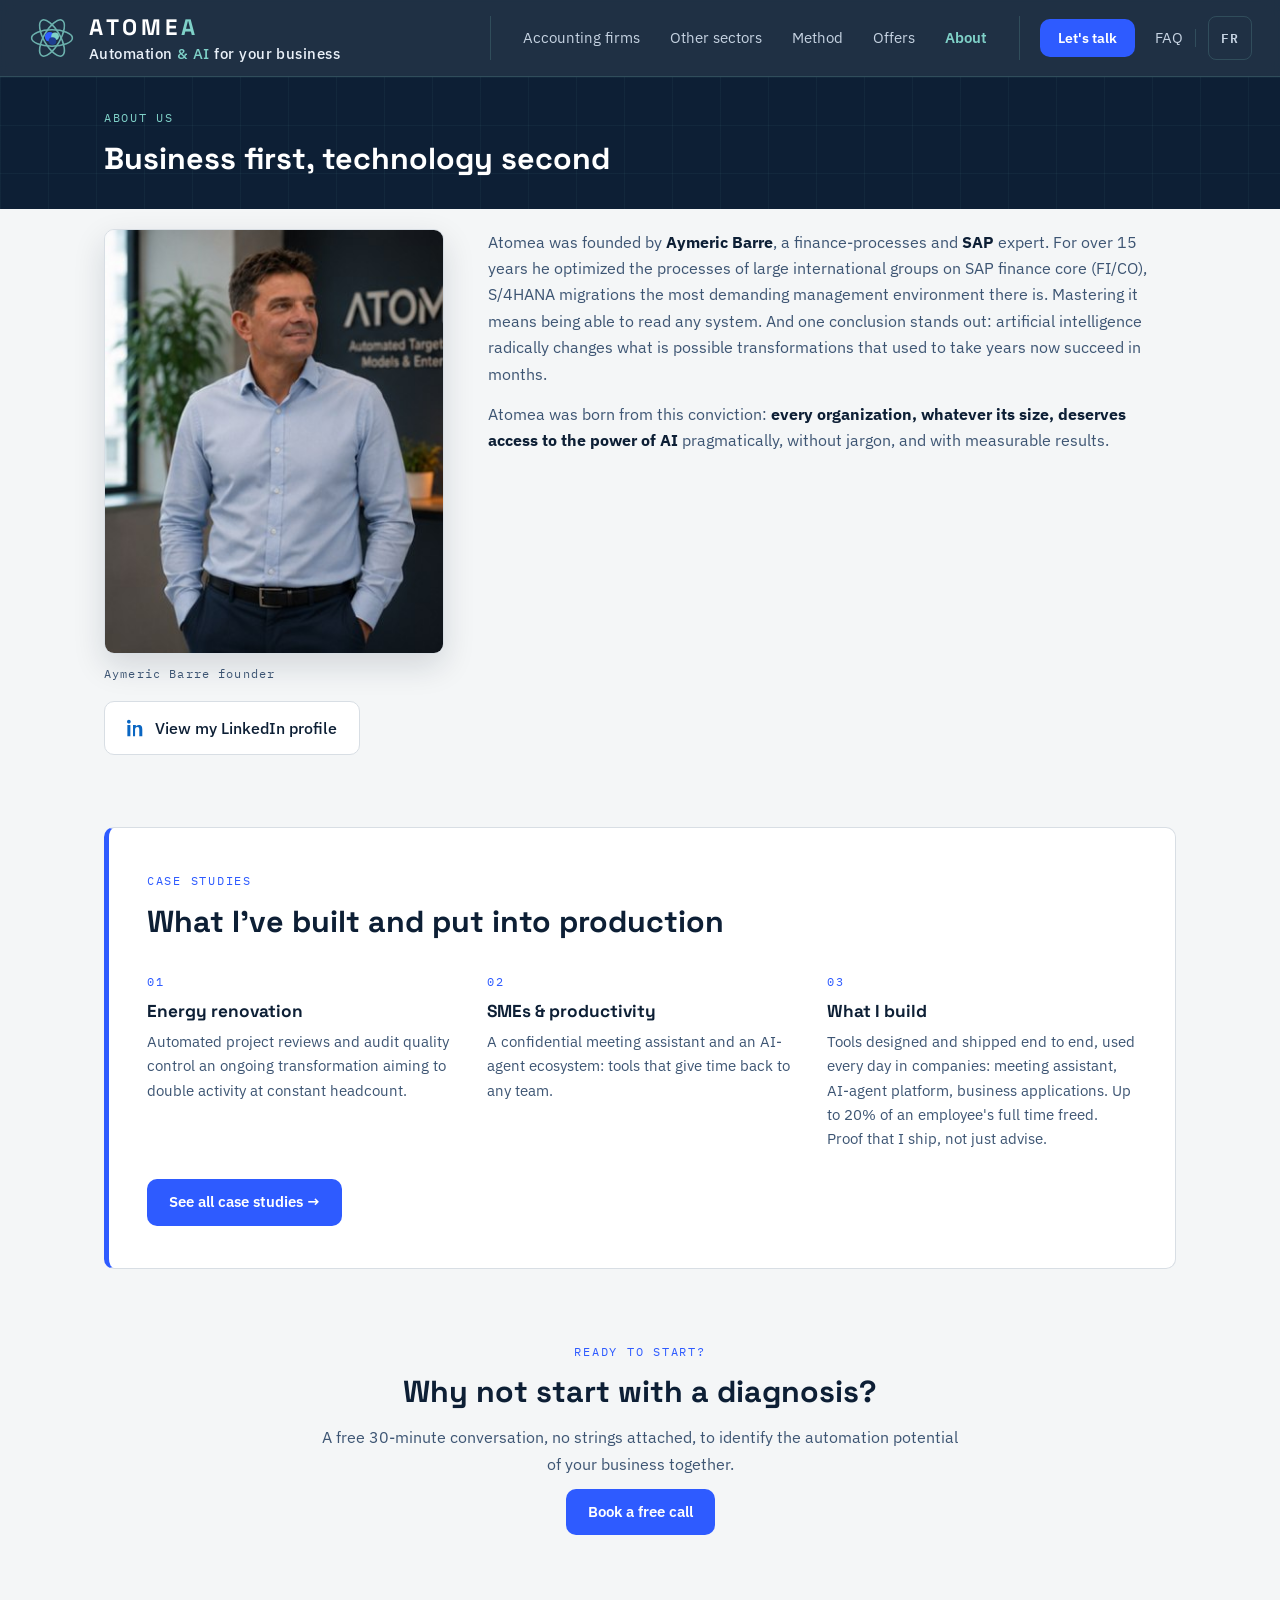
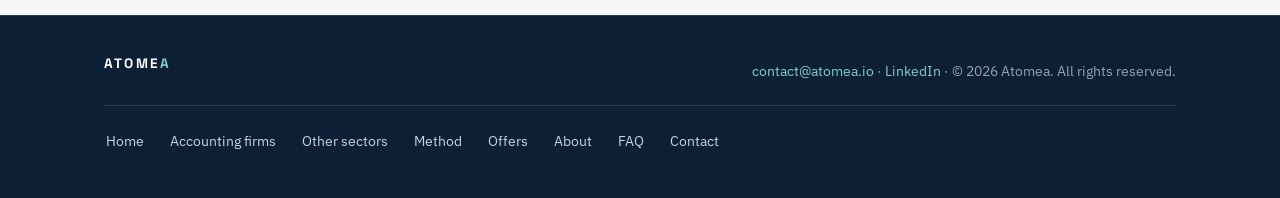
==== commit 985585db: "Header pleine largeur (logo a gauche, retrait 28px), titre ATOMEA grossi (1.4rem), tagline une ligne" ====
--- a/apropos.html
+++ b/apropos.html
@@ -17,7 +17,7 @@
 <link rel="preconnect" href="https://fonts.googleapis.com">
 <link rel="preconnect" href="https://fonts.gstatic.com" crossorigin>
 <link href="https://fonts.googleapis.com/css2?family=Space+Grotesk:wght@400;500;700&family=IBM+Plex+Sans:wght@400;500;600&family=IBM+Plex+Mono:wght@400;500&display=swap" rel="stylesheet">
-<link rel="stylesheet" href="styles.css?v=20260720">
+<link rel="stylesheet" href="styles.css?v=20260720b">
 </head>
 <body>
 
--- a/styles.css
+++ b/styles.css
@@ -23,14 +23,15 @@
 .wrap{max-width:1120px;margin:0 auto;padding:0 24px}
 
 /* ── header ── */
-header .wrap{max-width:none;padding:0 36px}
+/* header pleine largeur : logo au bord gauche (léger retrait), actions au bord droit */
+header .wrap{max-width:none;padding:0 28px}
 header{position:sticky;top:0;z-index:50;background:rgba(13,31,53,.92);backdrop-filter:blur(8px);border-bottom:1px solid var(--line-dark)}
 .nav{display:flex;align-items:center;justify-content:space-between;height:76px;gap:24px}
 .logo-stack{display:flex;flex-direction:column;line-height:1.3;gap:2px}
-.logo-tag{font-family:'IBM Plex Sans',sans-serif;font-size:.9rem;font-weight:500;letter-spacing:.03em;color:#EAF1F9}
+.logo-tag{font-family:'IBM Plex Sans',sans-serif;font-size:.95rem;font-weight:500;letter-spacing:.03em;color:#EAF1F9;white-space:nowrap}
 .logo-tag em{font-style:normal;color:var(--cyan)}
-.logo{display:flex;align-items:center;gap:12px;font-family:'Space Grotesk',sans-serif;font-weight:700;font-size:1.25rem;color:#fff;text-decoration:none;letter-spacing:.18em}
-.logo-mark{width:44px;height:44px;flex:none;transform-origin:50% 50%;animation:flip3d 9s linear infinite}
+.logo{display:flex;align-items:center;gap:13px;font-family:'Space Grotesk',sans-serif;font-weight:700;font-size:1.4rem;color:#fff;text-decoration:none;letter-spacing:.18em}
+.logo-mark{width:48px;height:48px;flex:none;transform-origin:50% 50%;animation:flip3d 9s linear infinite}
 .logo:hover .logo-mark{animation-duration:4s}
 @keyframes flip3d{from{transform:perspective(260px) rotateX(0deg)}to{transform:perspective(260px) rotateX(360deg)}}
 @media(prefers-reduced-motion:reduce){.logo-mark{animation:none}}
@@ -76,16 +77,19 @@
 /* ── hero ── */
 .hero{padding:14px 0 26px}
 .hero .wrap{max-width:1120px}
-.hero-grid{display:grid;grid-template-columns:1.1fr .9fr;gap:40px;align-items:center}
-.hero-proof{grid-column:1/-1;display:grid;grid-template-columns:repeat(3,1fr);gap:14px 28px;margin-top:18px;padding-top:22px;border-top:1px solid var(--line-dark)}
+/* le hero occupe tout le premier ecran (100vh - header 76px - paddings 40px) */
+.hero-grid{display:grid;grid-template-columns:1.1fr .9fr;grid-template-rows:1fr auto;gap:40px;align-items:center;min-height:calc(100vh - 116px)}
+.hero-proof{grid-column:1/-1;display:grid;grid-template-columns:repeat(3,1fr);gap:14px 28px;margin-top:18px;padding-top:22px;position:relative}
+/* ligne pleine largeur au-dessus du bandeau de preuves (déborde du conteneur 1120px) */
+.hero-proof::before{content:"";position:absolute;top:0;left:50%;transform:translateX(-50%);width:100vw;height:1px;background:var(--line-dark)}
 .hero-domains{grid-column:1/-1}
 .hero .hero-domains .mono{margin-bottom:0;font-size:.85rem;letter-spacing:.18em;color:#9FE8DF}
 .proof{display:flex;align-items:baseline;gap:12px;font-size:.92rem;color:#B9C8D9}
 .proof .mono{color:var(--amber);font-size:1rem;flex:none}
 .hero .mono{color:var(--cyan);display:block;margin-bottom:14px}
-.hero h1{font-size:clamp(1.75rem,3.2vw,2.6rem);font-weight:600;color:#fff;margin-bottom:16px}
+.hero h1{font-size:clamp(1.5rem,2.5vw,2.1rem);font-weight:500;color:#EFF5FA;margin-bottom:28px;line-height:1.28}
 .hero h1 em{font-style:normal;color:var(--cyan)}
-.hero p{font-size:1.02rem;color:#B9C8D9;max-width:36em;margin-bottom:24px}
+.hero p{font-size:.98rem;color:#B9C8D9;max-width:36em;margin-bottom:30px}
 .hero-ctas{display:flex;gap:14px;flex-wrap:wrap}
 #particles{width:100%;height:320px;display:block}
 .hero-canvas-label{font-family:'IBM Plex Mono',monospace;font-size:.7rem;letter-spacing:.12em;color:rgba(127,209,200,.55);text-align:center;margin-top:8px}
@@ -398,7 +402,7 @@
   .logo-tag{display:none}
 }
 @media(max-width:900px){
-  .hero-grid{grid-template-columns:1fr}
+  .hero-grid{grid-template-columns:1fr;grid-template-rows:none;min-height:0}
   .hero-proof{grid-template-columns:1fr;gap:14px;margin-top:36px}
   #particles{height:260px}
   .cards-4{grid-template-columns:repeat(2,1fr)}
